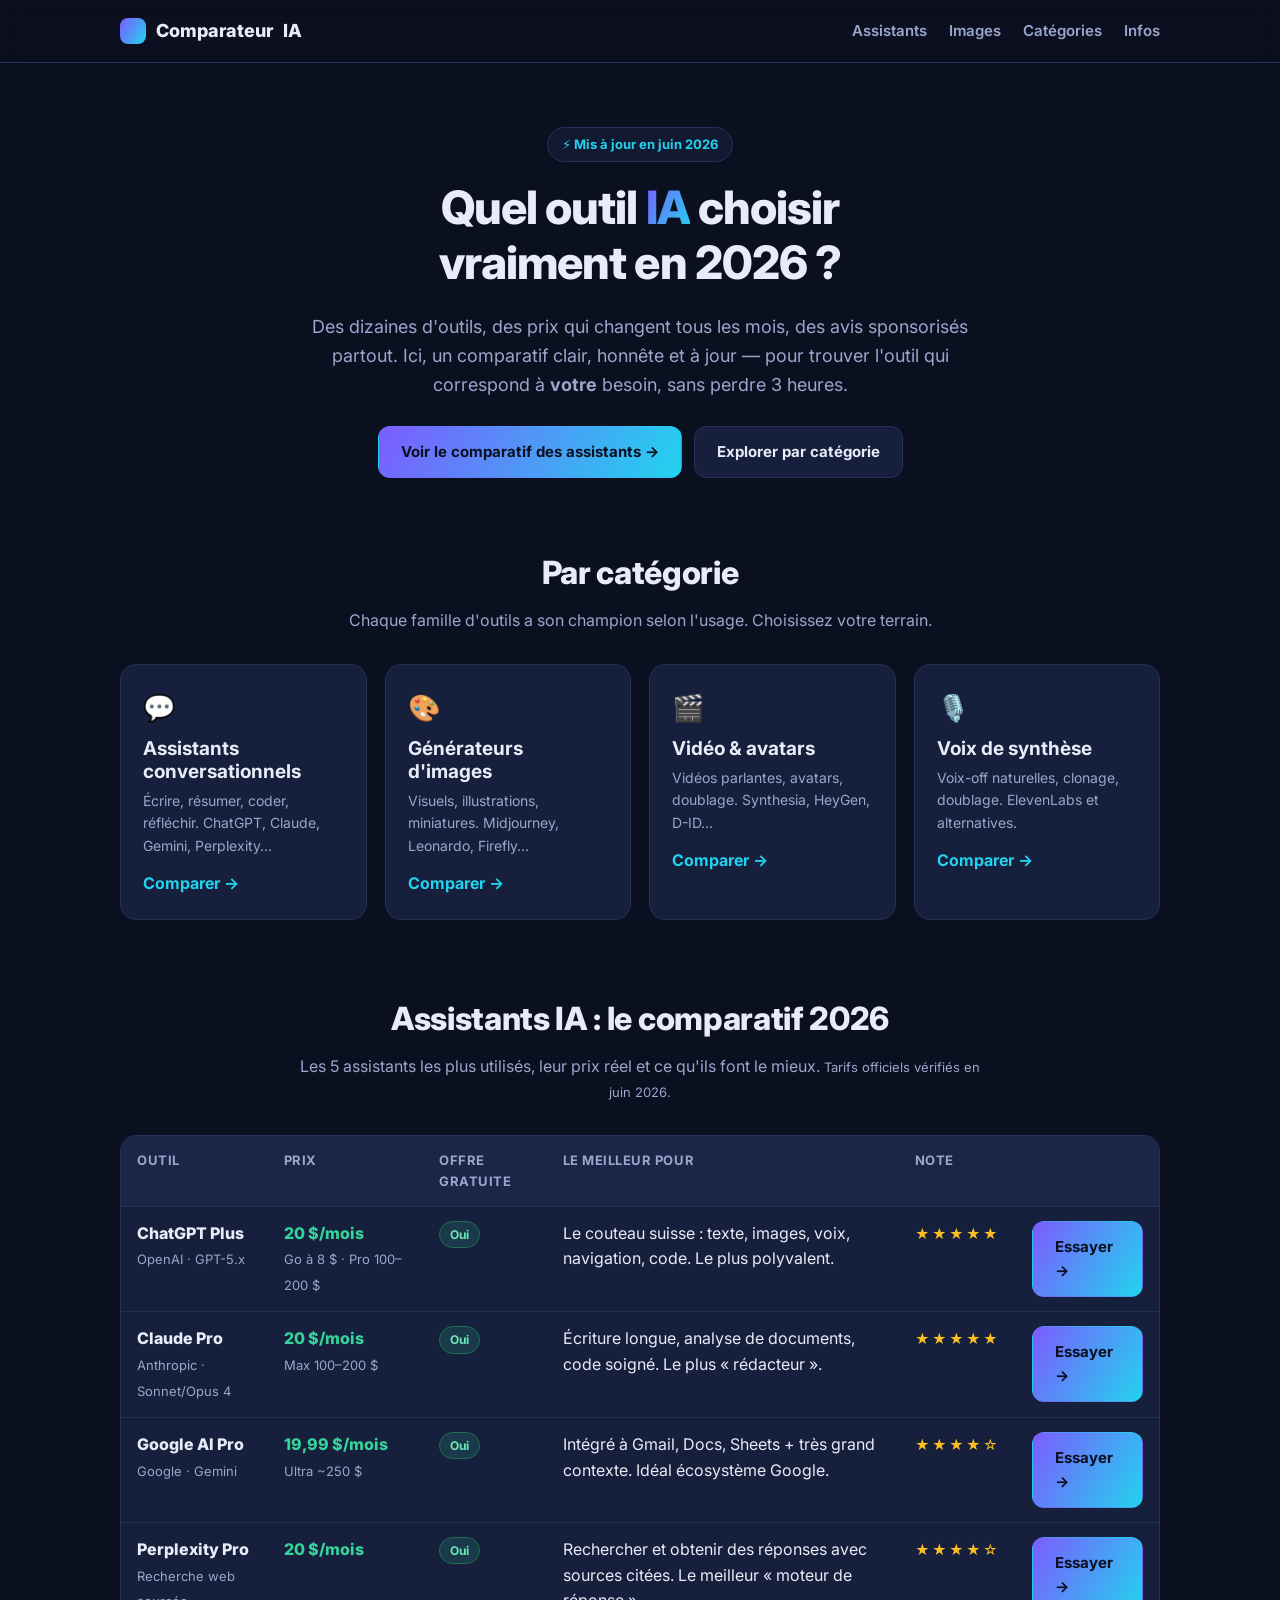
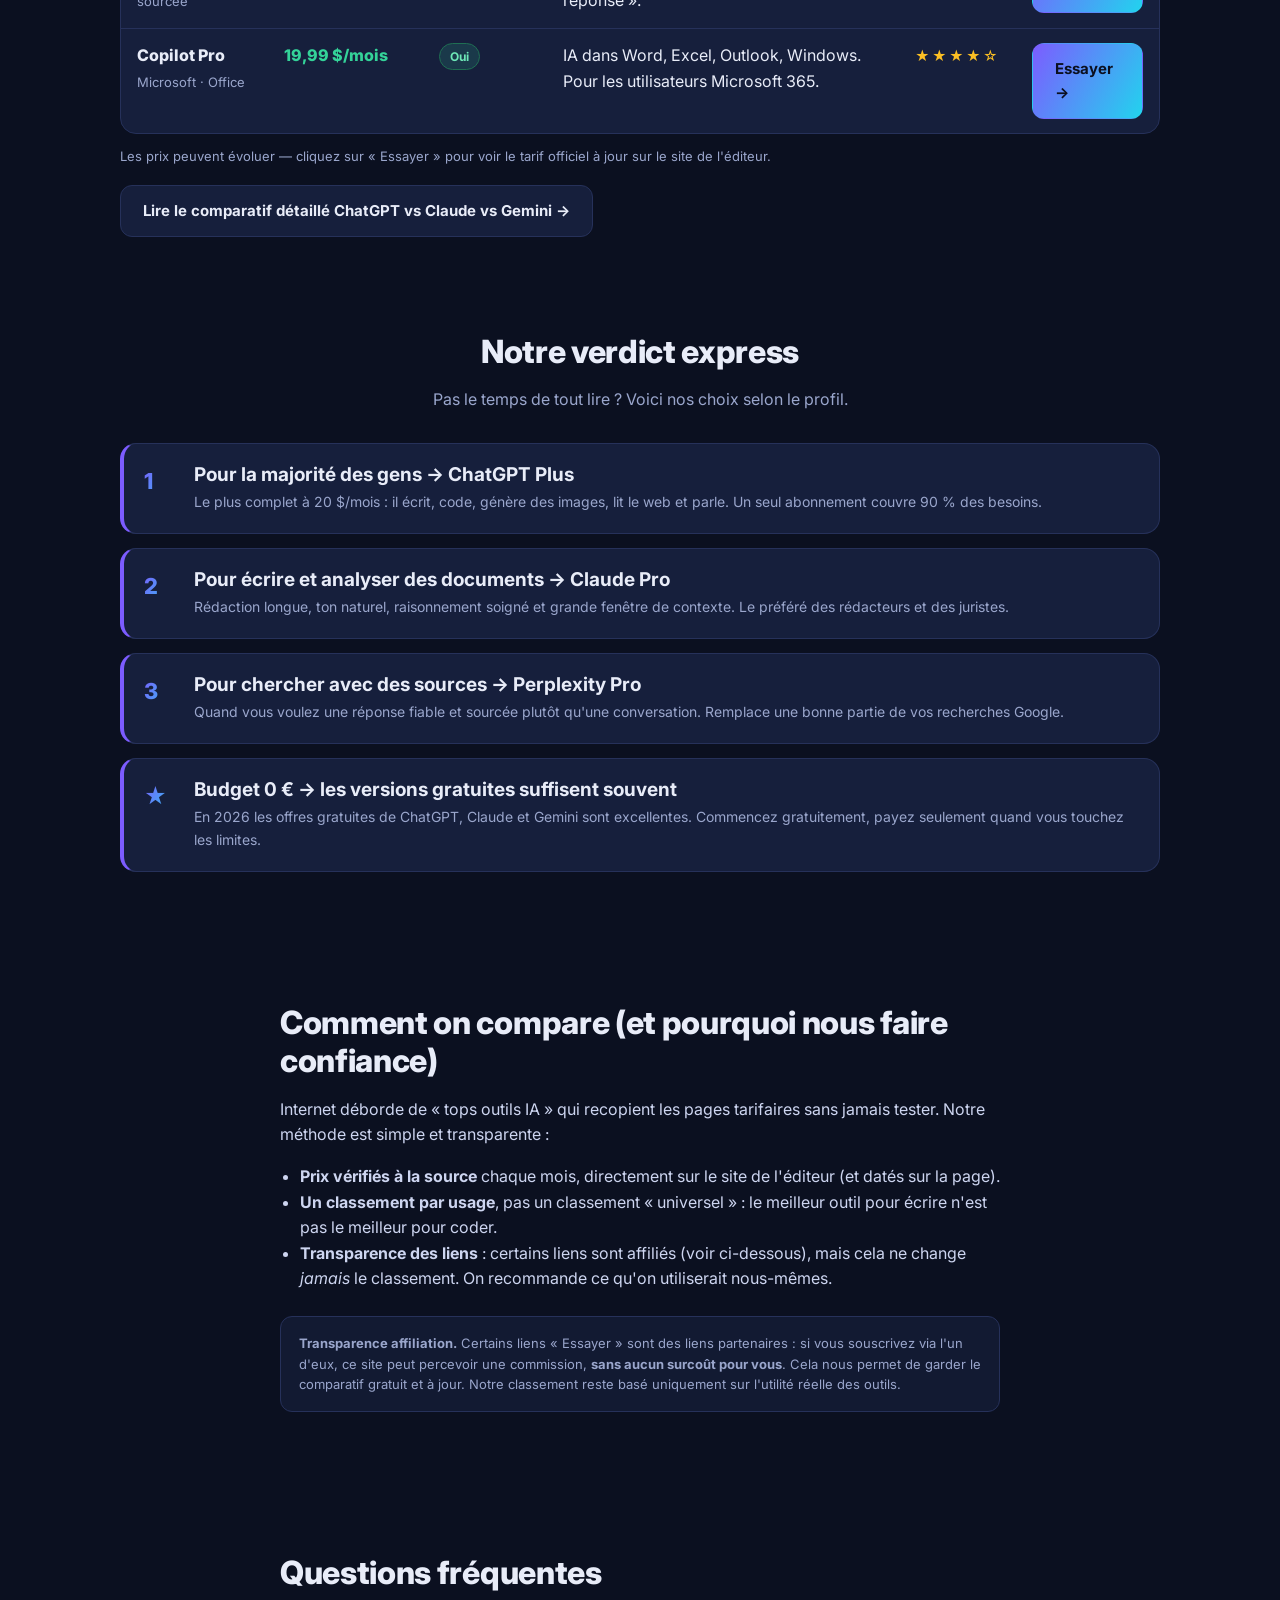
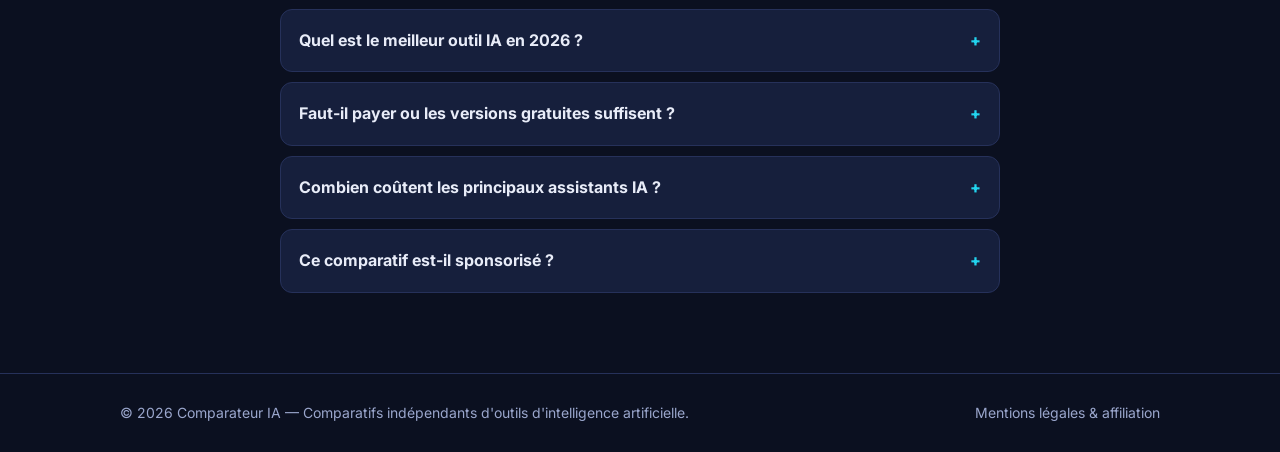
==== index.html @ f37050d4 "Comparateur IA - launch v1 (assistants + images + mentions legales)" ====
<!DOCTYPE html>
<html lang="fr">
<head>
<meta charset="UTF-8">
<meta name="viewport" content="width=device-width, initial-scale=1.0">
<title>Comparateur IA — Les meilleurs outils d'intelligence artificielle en 2026</title>
<meta name="description" content="Comparatif clair et à jour des meilleurs outils IA en 2026 : ChatGPT, Claude, Gemini, Perplexity, Midjourney, Leonardo, Synthesia. Prix, points forts, lequel choisir selon votre besoin.">
<meta name="keywords" content="comparateur IA, meilleurs outils IA 2026, ChatGPT vs Claude vs Gemini, générateur image IA, prix IA">
<meta property="og:title" content="Comparateur IA — Les meilleurs outils d'IA en 2026">
<meta property="og:description" content="Quel outil IA choisir en 2026 ? Comparatif honnête des prix et des forces de chaque outil : assistants, images, vidéo, voix.">
<meta property="og:type" content="website">
<meta property="og:url" content="https://itachiuchiha976.github.io/comparateur-ia/">
<link rel="icon" type="image/svg+xml" href="favicon.svg">
<link rel="preconnect" href="https://fonts.googleapis.com">
<link rel="preconnect" href="https://fonts.gstatic.com" crossorigin>
<link href="https://fonts.googleapis.com/css2?family=Inter:wght@400;600;700;800&display=swap" rel="stylesheet">
<link rel="stylesheet" href="styles.css">
<script type="application/ld+json">
{"@context":"https://schema.org","@type":"WebSite","name":"Comparateur IA","url":"https://itachiuchiha976.github.io/comparateur-ia/","inLanguage":"fr"}
</script>
</head>
<body>

<header class="site-header">
  <div class="container inner">
    <a href="index.html" class="brand"><span class="dot"></span> Comparateur<span class="grad">IA</span></a>
    <nav class="nav">
      <a href="assistants-ia.html">Assistants</a>
      <a href="generateurs-images.html">Images</a>
      <a href="#categories">Catégories</a>
      <a href="mentions-legales.html">Infos</a>
    </nav>
  </div>
</header>

<section class="hero">
  <div class="container">
    <span class="eyebrow">⚡ Mis à jour en juin 2026</span>
    <h1>Quel outil <span class="grad">IA</span> choisir<br>vraiment en 2026 ?</h1>
    <p class="lead">Des dizaines d'outils, des prix qui changent tous les mois, des avis sponsorisés partout. Ici, un comparatif clair, honnête et à jour — pour trouver l'outil qui correspond à <strong>votre</strong> besoin, sans perdre 3 heures.</p>
    <div class="cta-row">
      <a href="#assistants" class="btn btn-primary">Voir le comparatif des assistants →</a>
      <a href="#categories" class="btn btn-ghost">Explorer par catégorie</a>
    </div>
  </div>
</section>

<!-- CATEGORIES -->
<section class="block" id="categories">
  <div class="container">
    <div class="section-head">
      <h2>Par catégorie</h2>
      <p>Chaque famille d'outils a son champion selon l'usage. Choisissez votre terrain.</p>
    </div>
    <div class="cards">
      <div class="card">
        <div class="ic">💬</div>
        <h3>Assistants conversationnels</h3>
        <p>Écrire, résumer, coder, réfléchir. ChatGPT, Claude, Gemini, Perplexity…</p>
        <a class="more" href="#assistants">Comparer →</a>
      </div>
      <div class="card">
        <div class="ic">🎨</div>
        <h3>Générateurs d'images</h3>
        <p>Visuels, illustrations, miniatures. Midjourney, Leonardo, Firefly…</p>
        <a class="more" href="generateurs-images.html">Comparer →</a>
      </div>
      <div class="card">
        <div class="ic">🎬</div>
        <h3>Vidéo & avatars</h3>
        <p>Vidéos parlantes, avatars, doublage. Synthesia, HeyGen, D-ID…</p>
        <a class="more" href="#video">Comparer →</a>
      </div>
      <div class="card">
        <div class="ic">🎙️</div>
        <h3>Voix de synthèse</h3>
        <p>Voix-off naturelles, clonage, doublage. ElevenLabs et alternatives.</p>
        <a class="more" href="#voix">Comparer →</a>
      </div>
    </div>
  </div>
</section>

<!-- ASSISTANTS TABLE -->
<section class="block" id="assistants">
  <div class="container">
    <div class="section-head">
      <h2>Assistants IA : le comparatif 2026</h2>
      <p>Les 5 assistants les plus utilisés, leur prix réel et ce qu'ils font le mieux. <span class="updated">Tarifs officiels vérifiés en juin 2026.</span></p>
    </div>
    <div class="table-wrap">
      <table class="cmp">
        <thead>
          <tr><th>Outil</th><th>Prix</th><th>Offre gratuite</th><th>Le meilleur pour</th><th>Note</th><th></th></tr>
        </thead>
        <tbody>
          <tr>
            <td><span class="tool">ChatGPT Plus</span><br><span class="small muted">OpenAI · GPT-5.x</span></td>
            <td><span class="price">20 $/mois</span><br><span class="small muted">Go à 8 $ · Pro 100–200 $</span></td>
            <td><span class="badge free">Oui</span></td>
            <td>Le couteau suisse : texte, images, voix, navigation, code. Le plus polyvalent.</td>
            <td><span class="stars">★★★★★</span></td>
            <td><a class="btn btn-primary small" href="https://chatgpt.com" target="_blank" rel="sponsored nofollow noopener">Essayer →</a></td>
          </tr>
          <tr>
            <td><span class="tool">Claude Pro</span><br><span class="small muted">Anthropic · Sonnet/Opus 4</span></td>
            <td><span class="price">20 $/mois</span><br><span class="small muted">Max 100–200 $</span></td>
            <td><span class="badge free">Oui</span></td>
            <td>Écriture longue, analyse de documents, code soigné. Le plus « rédacteur ».</td>
            <td><span class="stars">★★★★★</span></td>
            <td><a class="btn btn-primary small" href="https://claude.ai" target="_blank" rel="sponsored nofollow noopener">Essayer →</a></td>
          </tr>
          <tr>
            <td><span class="tool">Google AI Pro</span><br><span class="small muted">Google · Gemini</span></td>
            <td><span class="price">19,99 $/mois</span><br><span class="small muted">Ultra ~250 $</span></td>
            <td><span class="badge free">Oui</span></td>
            <td>Intégré à Gmail, Docs, Sheets + très grand contexte. Idéal écosystème Google.</td>
            <td><span class="stars">★★★★☆</span></td>
            <td><a class="btn btn-primary small" href="https://gemini.google.com" target="_blank" rel="sponsored nofollow noopener">Essayer →</a></td>
          </tr>
          <tr>
            <td><span class="tool">Perplexity Pro</span><br><span class="small muted">Recherche web sourcée</span></td>
            <td><span class="price">20 $/mois</span></td>
            <td><span class="badge free">Oui</span></td>
            <td>Rechercher et obtenir des réponses avec sources citées. Le meilleur « moteur de réponse ».</td>
            <td><span class="stars">★★★★☆</span></td>
            <td><a class="btn btn-primary small" href="https://perplexity.ai" target="_blank" rel="sponsored nofollow noopener">Essayer →</a></td>
          </tr>
          <tr>
            <td><span class="tool">Copilot Pro</span><br><span class="small muted">Microsoft · Office</span></td>
            <td><span class="price">19,99 $/mois</span></td>
            <td><span class="badge free">Oui</span></td>
            <td>IA dans Word, Excel, Outlook, Windows. Pour les utilisateurs Microsoft 365.</td>
            <td><span class="stars">★★★★☆</span></td>
            <td><a class="btn btn-primary small" href="https://copilot.microsoft.com" target="_blank" rel="sponsored nofollow noopener">Essayer →</a></td>
          </tr>
        </tbody>
      </table>
    </div>
    <p class="small muted" style="margin-top:12px">Les prix peuvent évoluer — cliquez sur « Essayer » pour voir le tarif officiel à jour sur le site de l'éditeur.</p>
    <p style="margin-top:18px"><a href="assistants-ia.html" class="btn btn-ghost">Lire le comparatif détaillé ChatGPT vs Claude vs Gemini →</a></p>
  </div>
</section>

<!-- VERDICT -->
<section class="block">
  <div class="container">
    <div class="section-head"><h2>Notre verdict express</h2><p>Pas le temps de tout lire ? Voici nos choix selon le profil.</p></div>
    <div class="pick"><div class="rank">1</div><div><h3>Pour la majorité des gens → ChatGPT Plus</h3><p>Le plus complet à 20 $/mois : il écrit, code, génère des images, lit le web et parle. Un seul abonnement couvre 90 % des besoins.</p></div></div>
    <div class="pick"><div class="rank">2</div><div><h3>Pour écrire et analyser des documents → Claude Pro</h3><p>Rédaction longue, ton naturel, raisonnement soigné et grande fenêtre de contexte. Le préféré des rédacteurs et des juristes.</p></div></div>
    <div class="pick"><div class="rank">3</div><div><h3>Pour chercher avec des sources → Perplexity Pro</h3><p>Quand vous voulez une réponse fiable et sourcée plutôt qu'une conversation. Remplace une bonne partie de vos recherches Google.</p></div></div>
    <div class="pick"><div class="rank">★</div><div><h3>Budget 0 € → les versions gratuites suffisent souvent</h3><p>En 2026 les offres gratuites de ChatGPT, Claude et Gemini sont excellentes. Commencez gratuitement, payez seulement quand vous touchez les limites.</p></div></div>
  </div>
</section>

<!-- METHODOLOGY -->
<section class="block">
  <div class="container prose">
    <h2>Comment on compare (et pourquoi nous faire confiance)</h2>
    <p>Internet déborde de « tops outils IA » qui recopient les pages tarifaires sans jamais tester. Notre méthode est simple et transparente :</p>
    <ul>
      <li><strong>Prix vérifiés à la source</strong> chaque mois, directement sur le site de l'éditeur (et datés sur la page).</li>
      <li><strong>Un classement par usage</strong>, pas un classement « universel » : le meilleur outil pour écrire n'est pas le meilleur pour coder.</li>
      <li><strong>Transparence des liens</strong> : certains liens sont affiliés (voir ci-dessous), mais cela ne change <em>jamais</em> le classement. On recommande ce qu'on utiliserait nous-mêmes.</li>
    </ul>
    <div class="disclosure">
      <strong>Transparence affiliation.</strong> Certains liens « Essayer » sont des liens partenaires : si vous souscrivez via l'un d'eux, ce site peut percevoir une commission, <strong>sans aucun surcoût pour vous</strong>. Cela nous permet de garder le comparatif gratuit et à jour. Notre classement reste basé uniquement sur l'utilité réelle des outils.
    </div>
  </div>
</section>

<!-- FAQ -->
<section class="block">
  <div class="container prose faq">
    <h2>Questions fréquentes</h2>
    <details><summary>Quel est le meilleur outil IA en 2026 ?</summary><p>Il n'y en a pas un seul « meilleur ». Pour un usage généraliste, ChatGPT Plus est le choix le plus sûr. Pour l'écriture et l'analyse de documents, Claude Pro. Pour la recherche sourcée, Perplexity. Notre comparatif vous oriente selon votre besoin précis.</p></details>
    <details><summary>Faut-il payer ou les versions gratuites suffisent ?</summary><p>Pour découvrir, les offres gratuites de ChatGPT, Claude et Gemini sont très bonnes en 2026. On recommande de commencer gratuitement et de passer au payant (≈ 20 $/mois) seulement quand vous atteignez les limites d'usage.</p></details>
    <details><summary>Combien coûtent les principaux assistants IA ?</summary><p>Les tarifs grand public ont convergé autour de 20 $/mois : ChatGPT Plus (20 $), Claude Pro (20 $), Google AI Pro (19,99 $), Perplexity Pro (20 $), Copilot Pro (19,99 $). Des paliers « power user » existent (100–250 $/mois) pour les usages intensifs.</p></details>
    <details><summary>Ce comparatif est-il sponsorisé ?</summary><p>Non. Certains liens sont affiliés (on touche une commission si vous souscrivez), mais le classement n'est jamais influencé par cela. On vous le dit clairement dans chaque section.</p></details>
  </div>
</section>

<footer>
  <div class="container inner">
    <div>© 2026 Comparateur IA — Comparatifs indépendants d'outils d'intelligence artificielle.</div>
    <div><a href="mentions-legales.html">Mentions légales & affiliation</a></div>
  </div>
</footer>

</body>
</html>
---- styles.css ----
/* Comparateur IA — design system */
:root{
  --bg:#0b1020; --bg-soft:#121a32; --card:#161f3c; --card-2:#1b2548;
  --line:#26315a; --txt:#e8ecf8; --muted:#9aa6cc; --muted-2:#7b86b8;
  --brand:#7c5cff; --brand-2:#22d3ee; --good:#34d399; --warn:#fbbf24; --bad:#fb7185;
  --grad:linear-gradient(120deg,#7c5cff 0%,#22d3ee 100%);
  --radius:16px; --shadow:0 10px 30px rgba(0,0,0,.35);
  --maxw:1080px;
}
*{box-sizing:border-box}
html{scroll-behavior:smooth}
body{
  margin:0;background:radial-gradient(1200px 600px at 80% -10%,#1a2348 0,transparent 60%),var(--bg);
  color:var(--txt);font-family:'Inter',system-ui,-apple-system,Segoe UI,Roboto,Helvetica,Arial,sans-serif;
  line-height:1.6;-webkit-font-smoothing:antialiased;
}
a{color:var(--brand-2);text-decoration:none}
a:hover{text-decoration:underline}
.container{max-width:var(--maxw);margin:0 auto;padding:0 20px}
h1,h2,h3{line-height:1.2;margin:0 0 .5em}
h1{font-size:clamp(28px,5vw,46px);font-weight:800;letter-spacing:-.02em}
h2{font-size:clamp(22px,3.5vw,32px);font-weight:800;letter-spacing:-.01em;margin-top:0}
h3{font-size:19px;font-weight:700}
.muted{color:var(--muted)}
.small{font-size:13px}

/* Header */
.site-header{position:sticky;top:0;z-index:50;background:rgba(11,16,32,.82);backdrop-filter:blur(10px);border-bottom:1px solid var(--line)}
.site-header .inner{display:flex;align-items:center;justify-content:space-between;height:62px}
.brand{display:flex;align-items:center;gap:10px;font-weight:800;font-size:18px;color:var(--txt)}
.brand:hover{text-decoration:none}
.brand .dot{width:26px;height:26px;border-radius:8px;background:var(--grad);display:inline-block}
.nav{display:flex;gap:22px}
.nav a{color:var(--muted);font-weight:600;font-size:15px}
.nav a:hover{color:var(--txt);text-decoration:none}
@media(max-width:640px){.nav{gap:14px;font-size:13px}.nav a{font-size:13px}}

/* Hero */
.hero{padding:64px 0 36px;text-align:center}
.hero .eyebrow{display:inline-block;padding:6px 14px;border:1px solid var(--line);border-radius:999px;color:var(--brand-2);font-weight:700;font-size:13px;margin-bottom:18px;background:var(--bg-soft)}
.hero p.lead{font-size:18px;color:var(--muted);max-width:680px;margin:14px auto 26px}
.hero .grad{background:var(--grad);-webkit-background-clip:text;background-clip:text;color:transparent}
.cta-row{display:flex;gap:12px;justify-content:center;flex-wrap:wrap}
.btn{display:inline-flex;align-items:center;gap:8px;padding:13px 22px;border-radius:12px;font-weight:700;font-size:15px;cursor:pointer;border:1px solid transparent;transition:.15s}
.btn-primary{background:var(--grad);color:#0b1020}
.btn-primary:hover{filter:brightness(1.08);text-decoration:none}
.btn-ghost{background:var(--card);color:var(--txt);border-color:var(--line)}
.btn-ghost:hover{background:var(--card-2);text-decoration:none}

/* Sections */
section.block{padding:40px 0}
.section-head{text-align:center;max-width:680px;margin:0 auto 30px}
.section-head p{color:var(--muted);margin:0}

/* Category cards */
.cards{display:grid;grid-template-columns:repeat(auto-fit,minmax(240px,1fr));gap:18px}
.card{background:var(--card);border:1px solid var(--line);border-radius:var(--radius);padding:22px;transition:.18s}
.card:hover{transform:translateY(-3px);border-color:#3a4a86}
.card .ic{font-size:26px;margin-bottom:10px}
.card h3{margin-bottom:6px}
.card p{color:var(--muted);font-size:14px;margin:0 0 14px}
.card a.more{font-weight:700}

/* Comparison table */
.table-wrap{overflow-x:auto;border:1px solid var(--line);border-radius:var(--radius);background:var(--card)}
table.cmp{width:100%;border-collapse:collapse;min-width:680px}
table.cmp th,table.cmp td{padding:14px 16px;text-align:left;border-bottom:1px solid var(--line);vertical-align:top}
table.cmp thead th{background:var(--card-2);font-size:13px;text-transform:uppercase;letter-spacing:.04em;color:var(--muted)}
table.cmp tbody tr:last-child td{border-bottom:none}
table.cmp .tool{font-weight:800;font-size:16px;color:var(--txt)}
table.cmp .price{font-weight:800;color:var(--good);white-space:nowrap}
.badge{display:inline-block;padding:3px 10px;border-radius:999px;font-size:12px;font-weight:700;border:1px solid var(--line)}
.badge.best{background:rgba(124,92,255,.16);color:#c4b5fd;border-color:#4c3fa6}
.badge.free{background:rgba(52,211,153,.14);color:#6ee7b7;border-color:#1f6f53}
.stars{color:var(--warn);letter-spacing:2px;font-size:14px}

/* Pick / verdict */
.pick{display:flex;gap:16px;align-items:flex-start;background:var(--card);border:1px solid var(--line);border-left:4px solid var(--brand);border-radius:var(--radius);padding:20px;margin:14px 0}
.pick .rank{font-weight:800;font-size:22px;background:var(--grad);-webkit-background-clip:text;background-clip:text;color:transparent;min-width:34px}
.pick h3{margin:0 0 4px}
.pick p{margin:0;color:var(--muted);font-size:14px}

/* FAQ */
.faq details{background:var(--card);border:1px solid var(--line);border-radius:12px;padding:6px 18px;margin-bottom:10px}
.faq summary{cursor:pointer;font-weight:700;padding:12px 0;list-style:none}
.faq summary::-webkit-details-marker{display:none}
.faq summary::after{content:"+";float:right;color:var(--brand-2);font-weight:800}
.faq details[open] summary::after{content:"–"}
.faq details p{color:var(--muted);margin:0 0 14px}

/* Disclosure / footer */
.disclosure{background:var(--bg-soft);border:1px solid var(--line);border-radius:12px;padding:16px 18px;font-size:13px;color:var(--muted);margin:24px 0}
footer{border-top:1px solid var(--line);margin-top:30px;padding:28px 0;color:var(--muted);font-size:14px}
footer .inner{display:flex;justify-content:space-between;gap:16px;flex-wrap:wrap}
footer a{color:var(--muted)}
footer a:hover{color:var(--txt)}

/* Prose for article pages */
.prose{max-width:760px;margin:0 auto}
.prose p,.prose li{color:#cdd5f0}
.prose h2{margin-top:38px}
.prose ul{padding-left:20px}
.tag{display:inline-block;background:var(--card);border:1px solid var(--line);border-radius:999px;padding:4px 12px;font-size:12px;color:var(--muted);margin:0 6px 6px 0}
.updated{font-size:13px;color:var(--muted-2);color:var(--muted)}
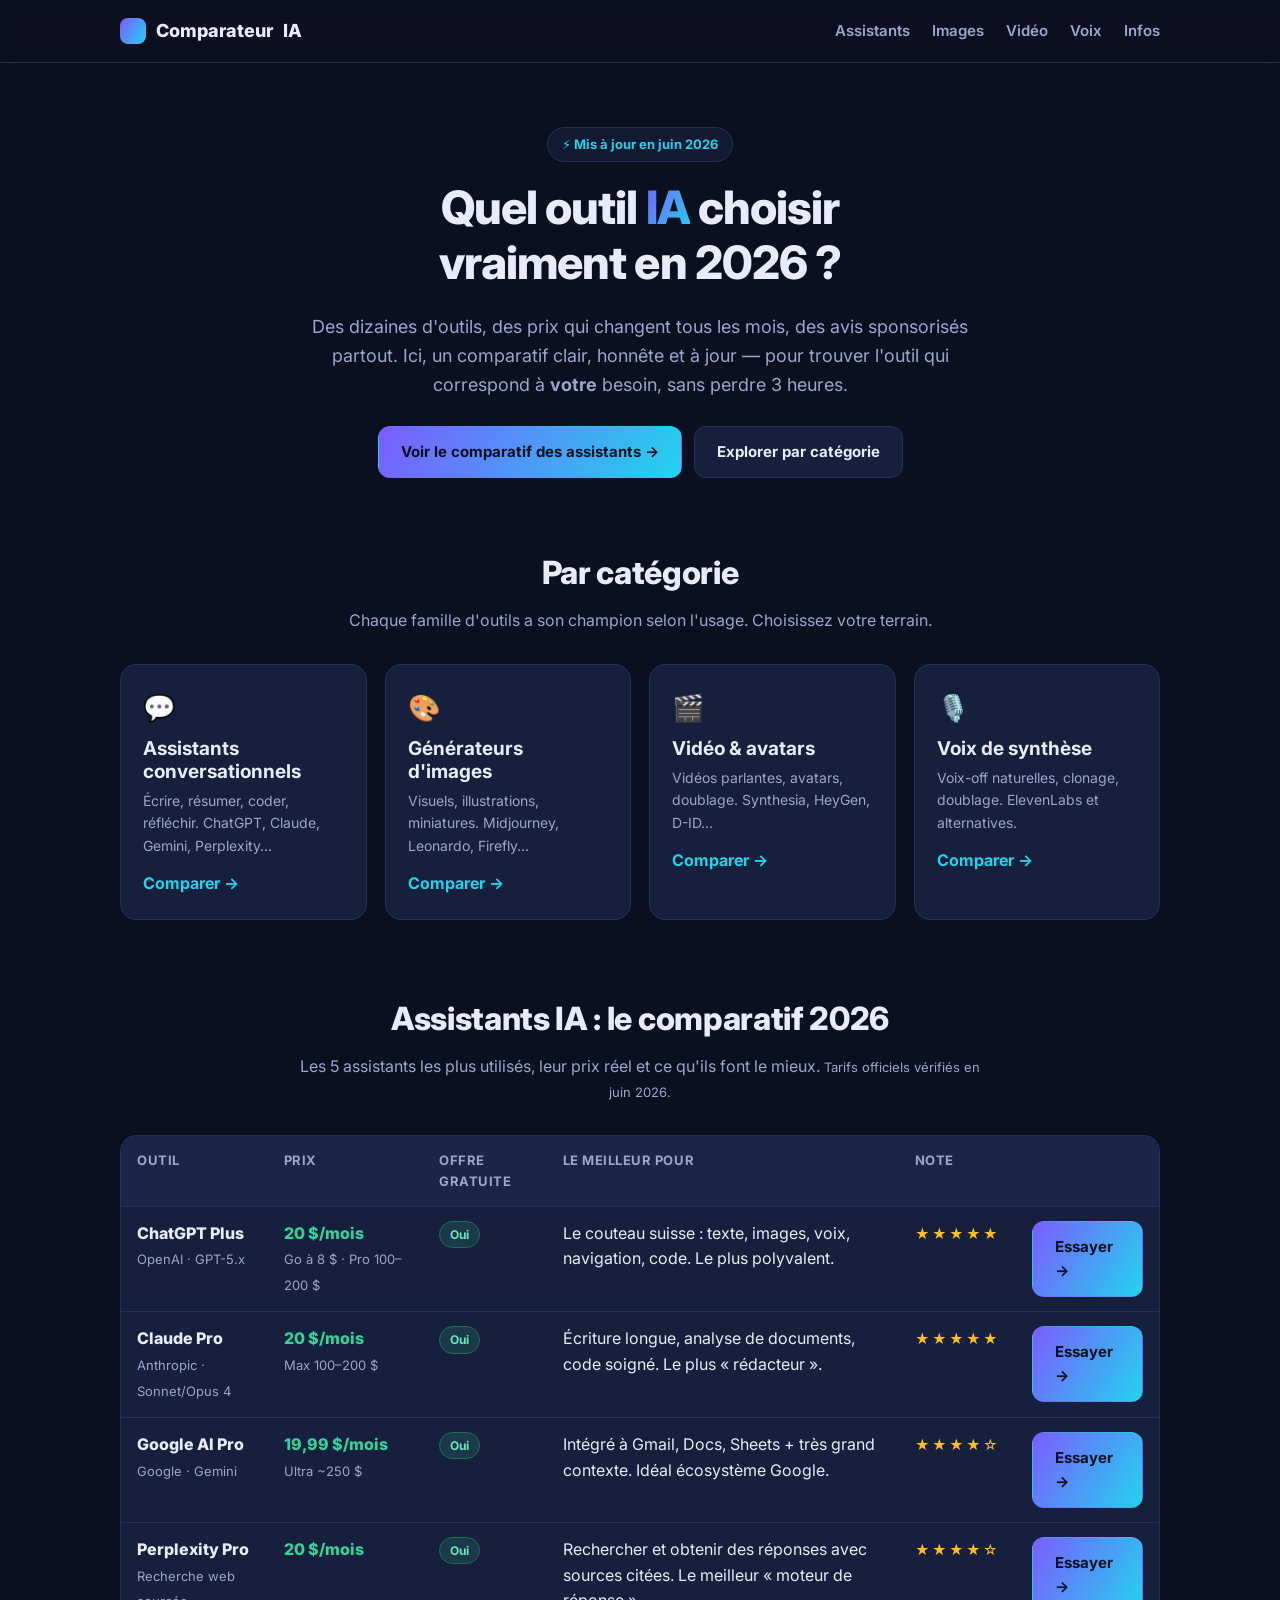
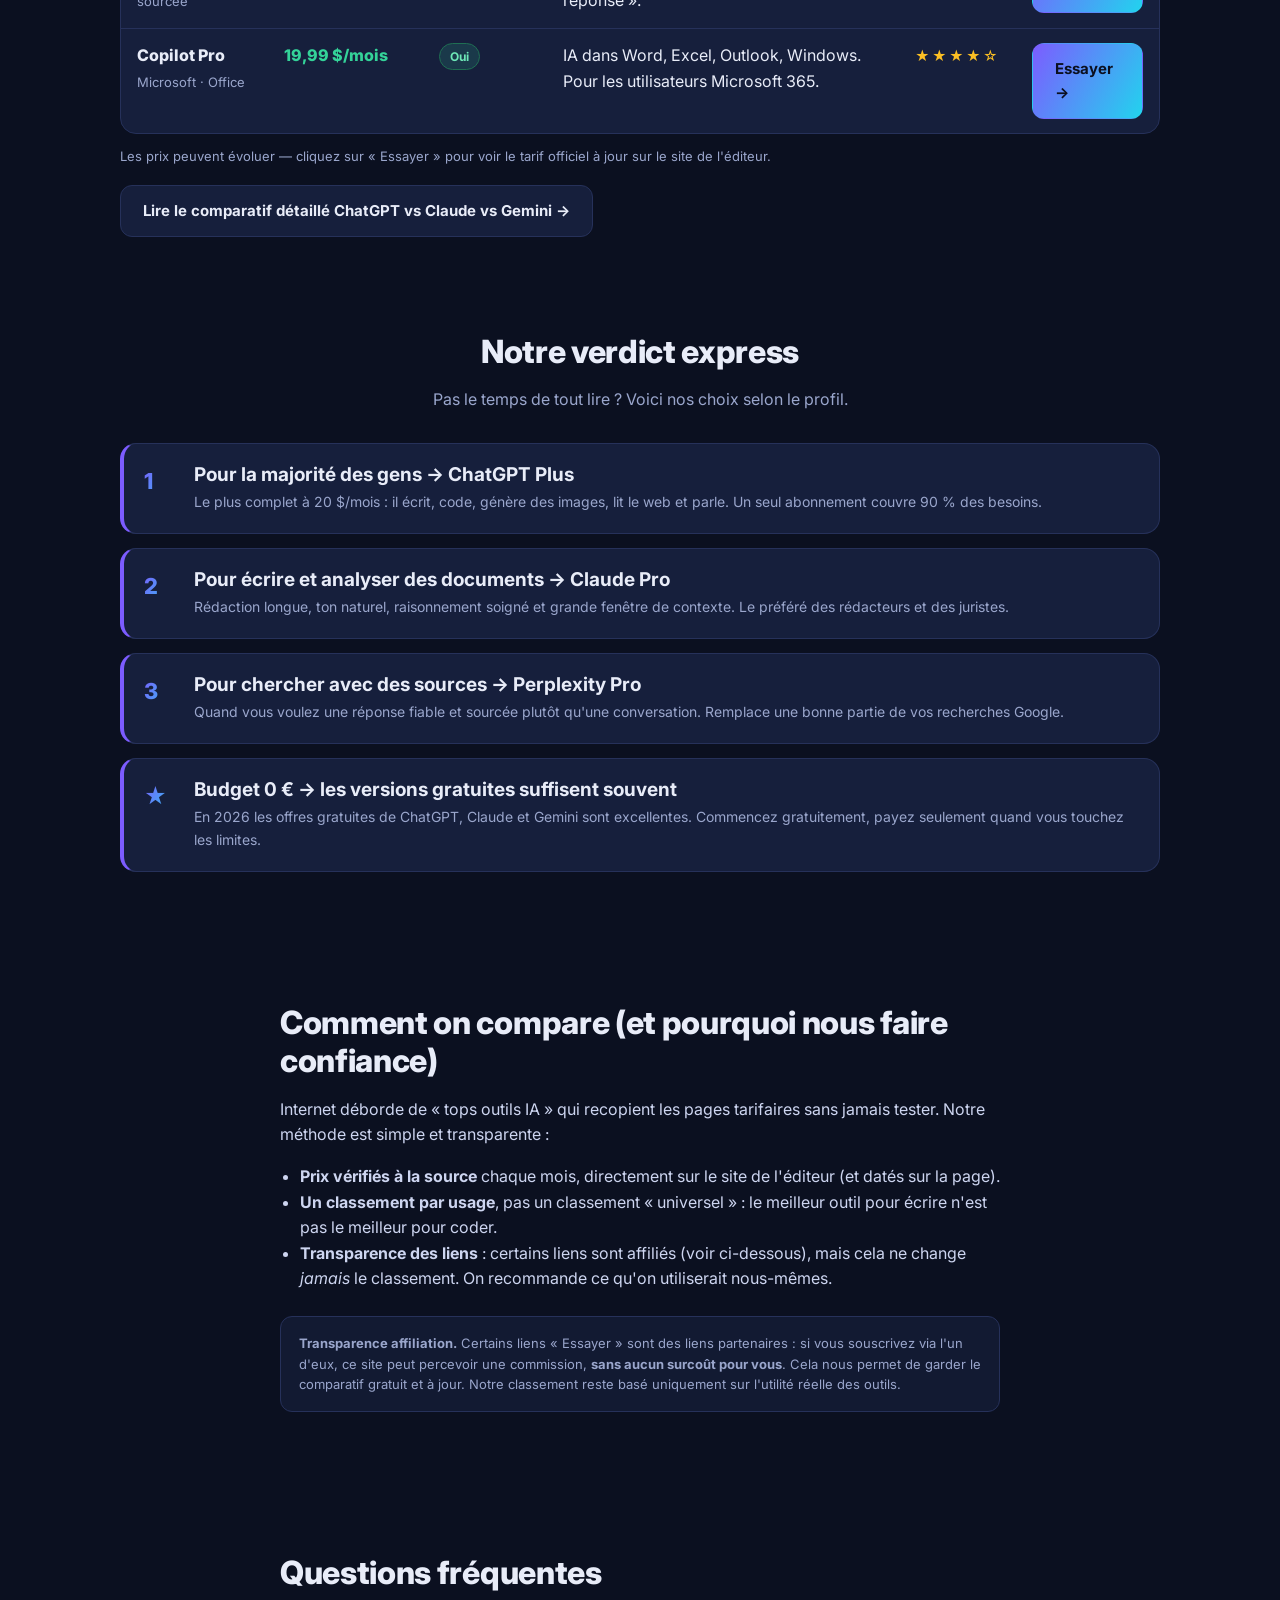
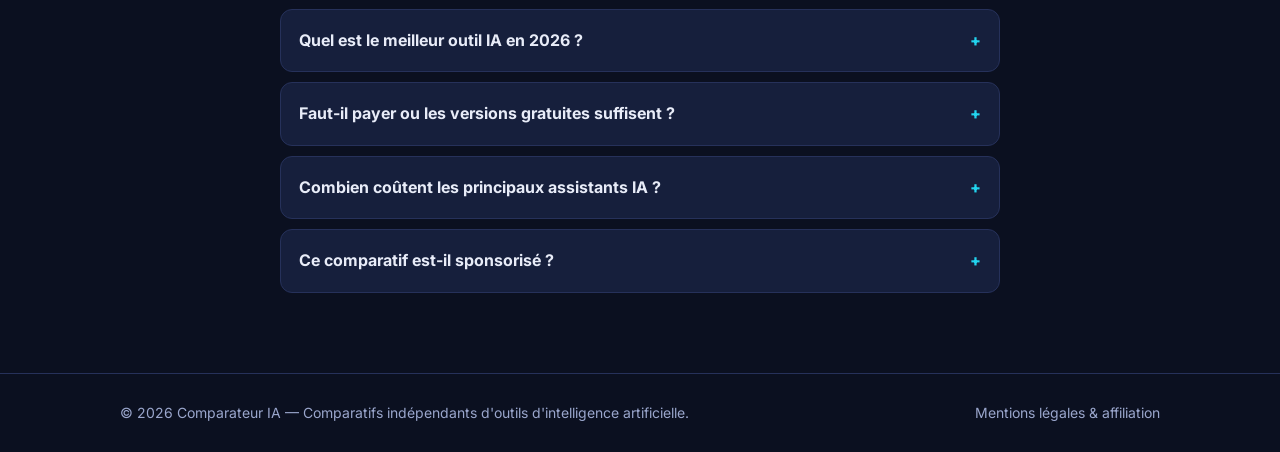
==== commit 27914af0: "Ajout pages Video & avatars + Voix de synthese (affilie, prix verifies juin 2026)" ====
--- a/index.html
+++ b/index.html
@@ -27,7 +27,8 @@
     <nav class="nav">
       <a href="assistants-ia.html">Assistants</a>
       <a href="generateurs-images.html">Images</a>
-      <a href="#categories">Catégories</a>
+      <a href="video-avatars.html">Vidéo</a>
+      <a href="voix-synthese.html">Voix</a>
       <a href="mentions-legales.html">Infos</a>
     </nav>
   </div>
@@ -69,13 +70,13 @@
         <div class="ic">🎬</div>
         <h3>Vidéo & avatars</h3>
         <p>Vidéos parlantes, avatars, doublage. Synthesia, HeyGen, D-ID…</p>
-        <a class="more" href="#video">Comparer →</a>
+        <a class="more" href="video-avatars.html">Comparer →</a>
       </div>
       <div class="card">
         <div class="ic">🎙️</div>
         <h3>Voix de synthèse</h3>
         <p>Voix-off naturelles, clonage, doublage. ElevenLabs et alternatives.</p>
-        <a class="more" href="#voix">Comparer →</a>
+        <a class="more" href="voix-synthese.html">Comparer →</a>
       </div>
     </div>
   </div>
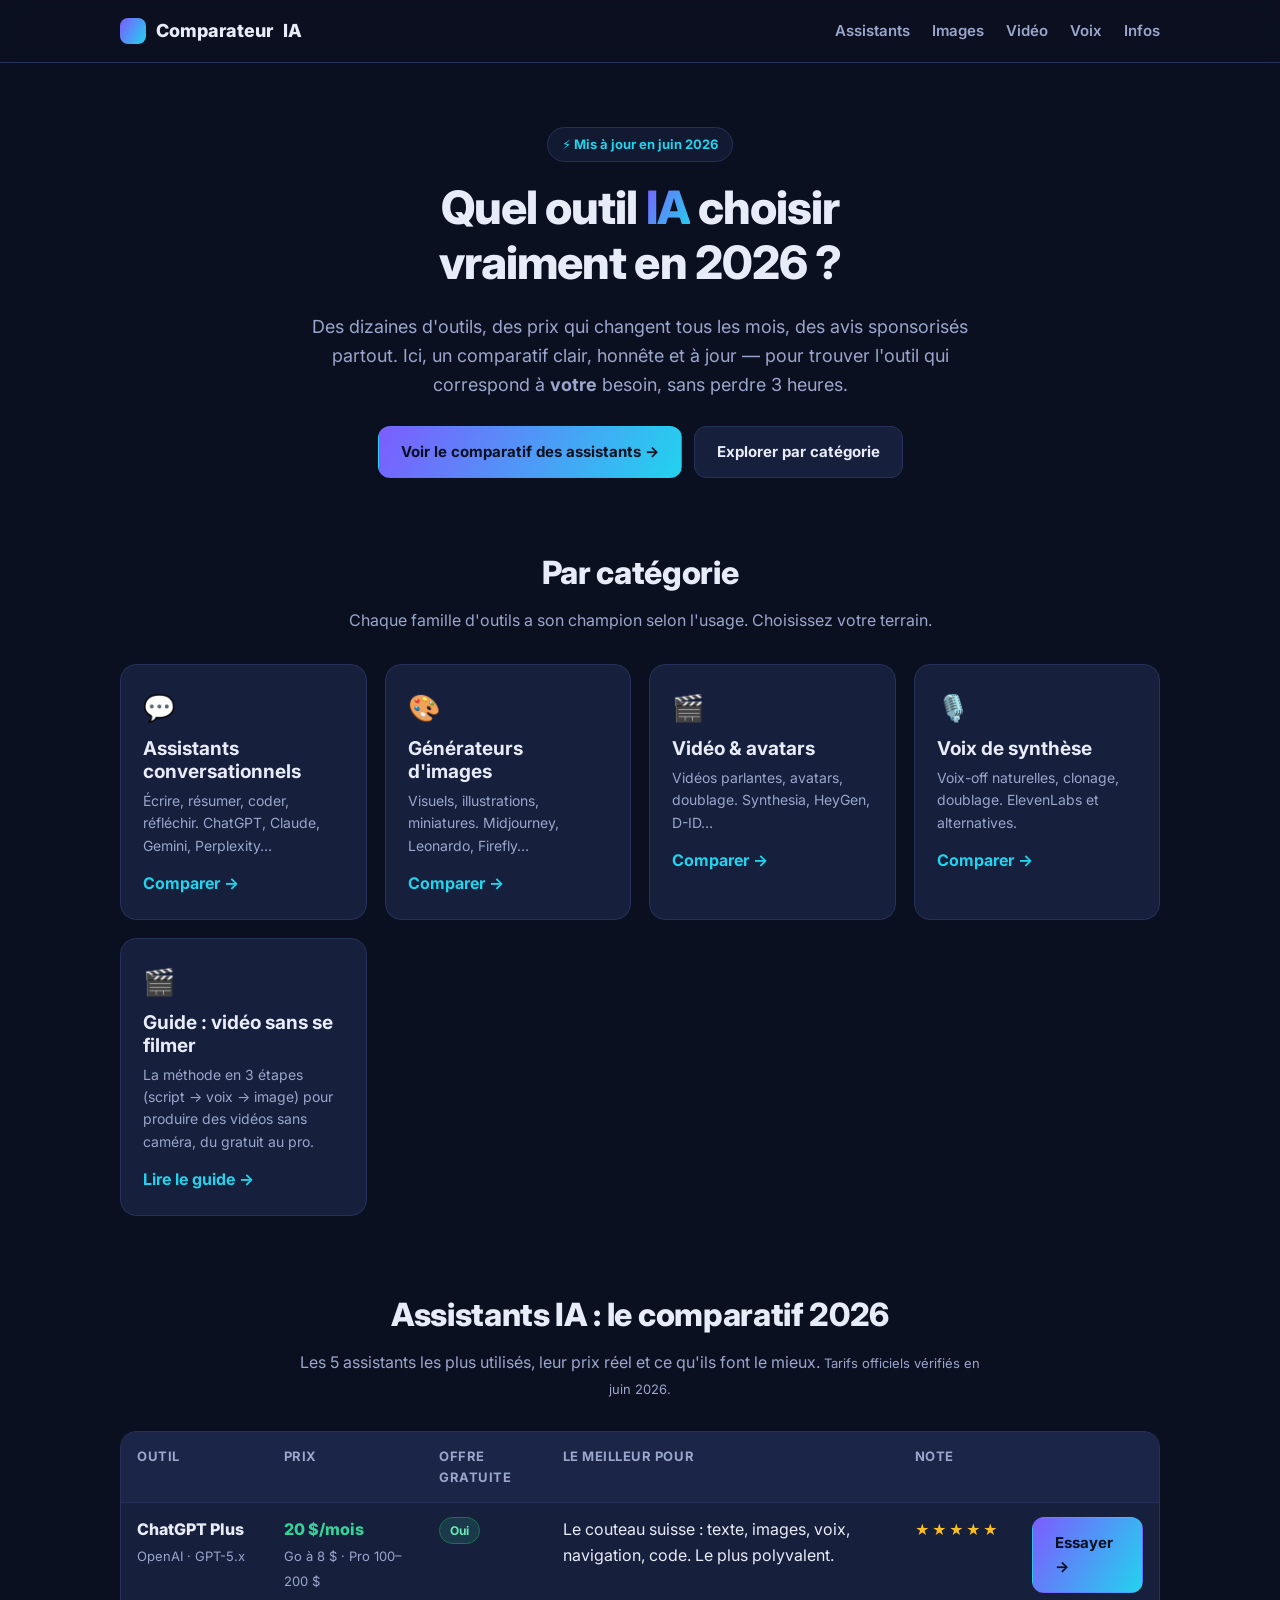
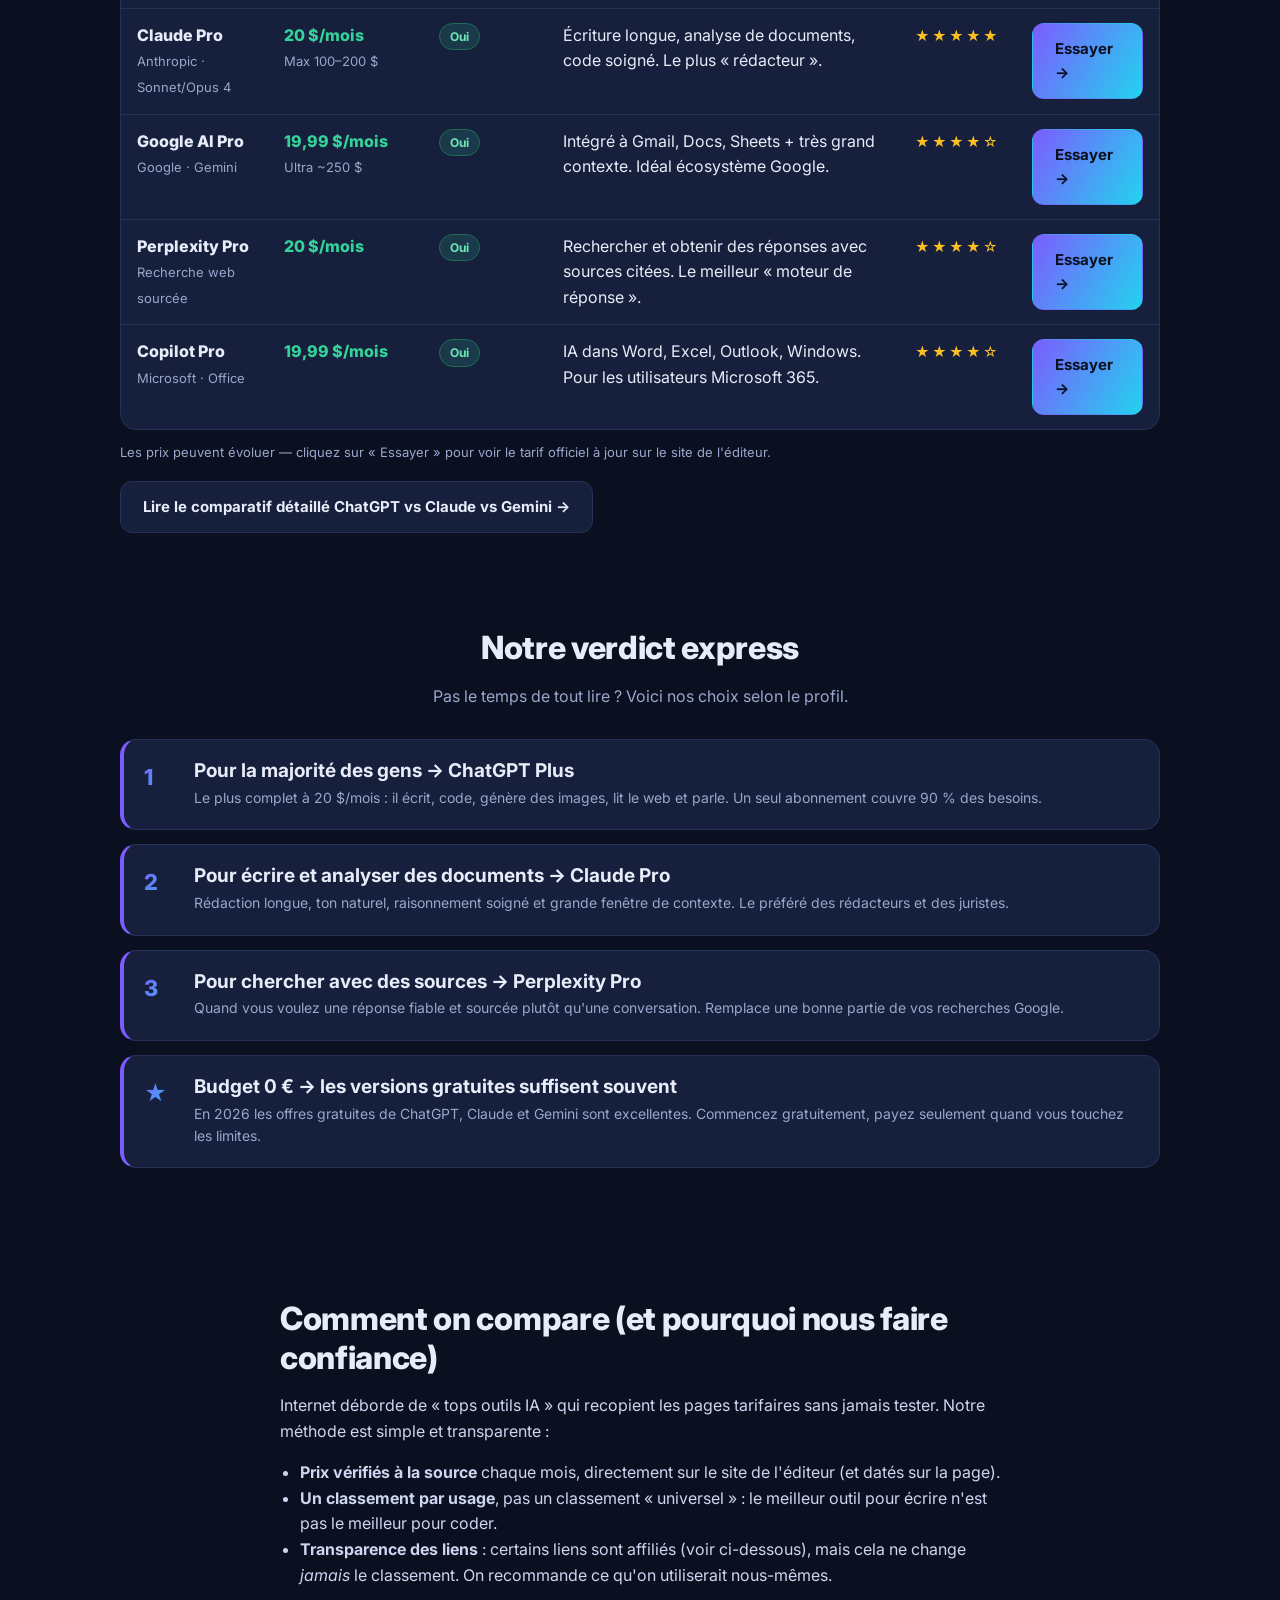
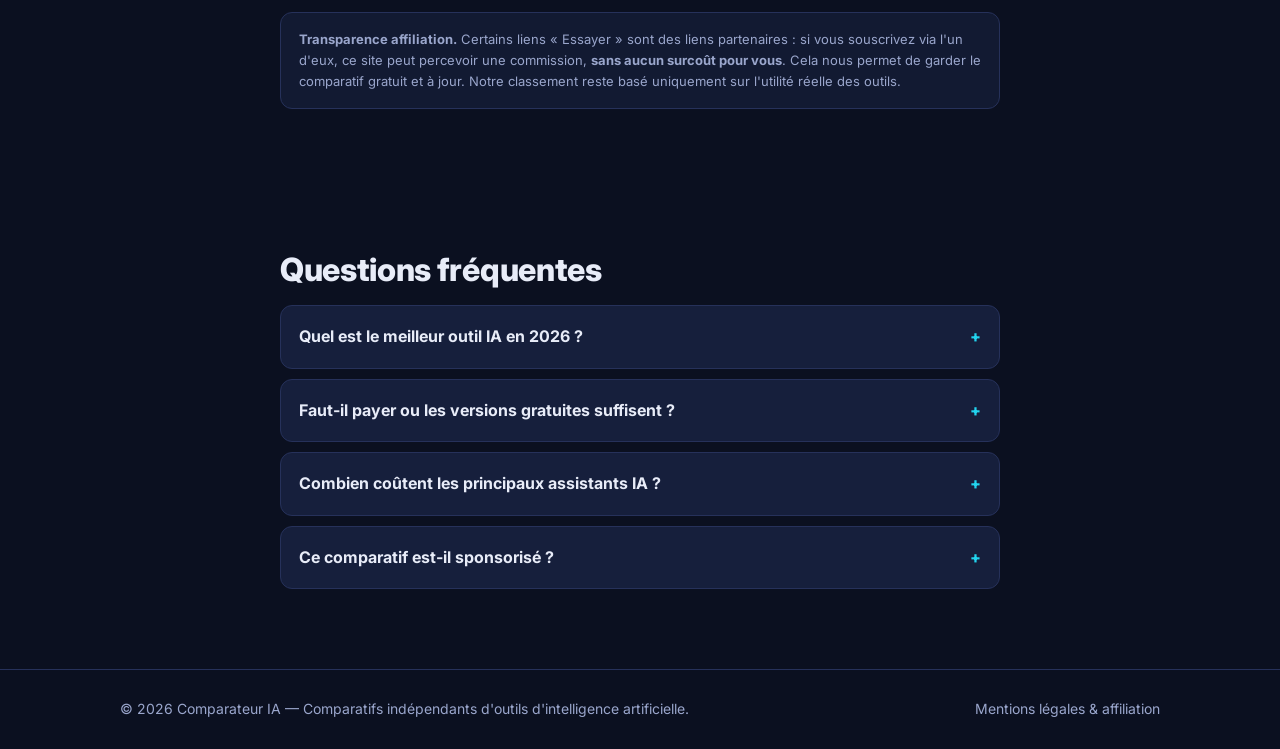
==== commit ef7be31f: "Nouvelle page SEO: creer une video IA sans se filmer (liens affilies ElevenLabs+Synthesia) + liens i" ====
--- a/index.html
+++ b/index.html
@@ -77,6 +77,12 @@
         <h3>Voix de synthèse</h3>
         <p>Voix-off naturelles, clonage, doublage. ElevenLabs et alternatives.</p>
         <a class="more" href="voix-synthese.html">Comparer →</a>
+      </div>
+      <div class="card">
+        <div class="ic">🎬</div>
+        <h3>Guide : vidéo sans se filmer</h3>
+        <p>La méthode en 3 étapes (script → voix → image) pour produire des vidéos sans caméra, du gratuit au pro.</p>
+        <a class="more" href="creer-video-ia-sans-filmer.html">Lire le guide →</a>
       </div>
     </div>
   </div>
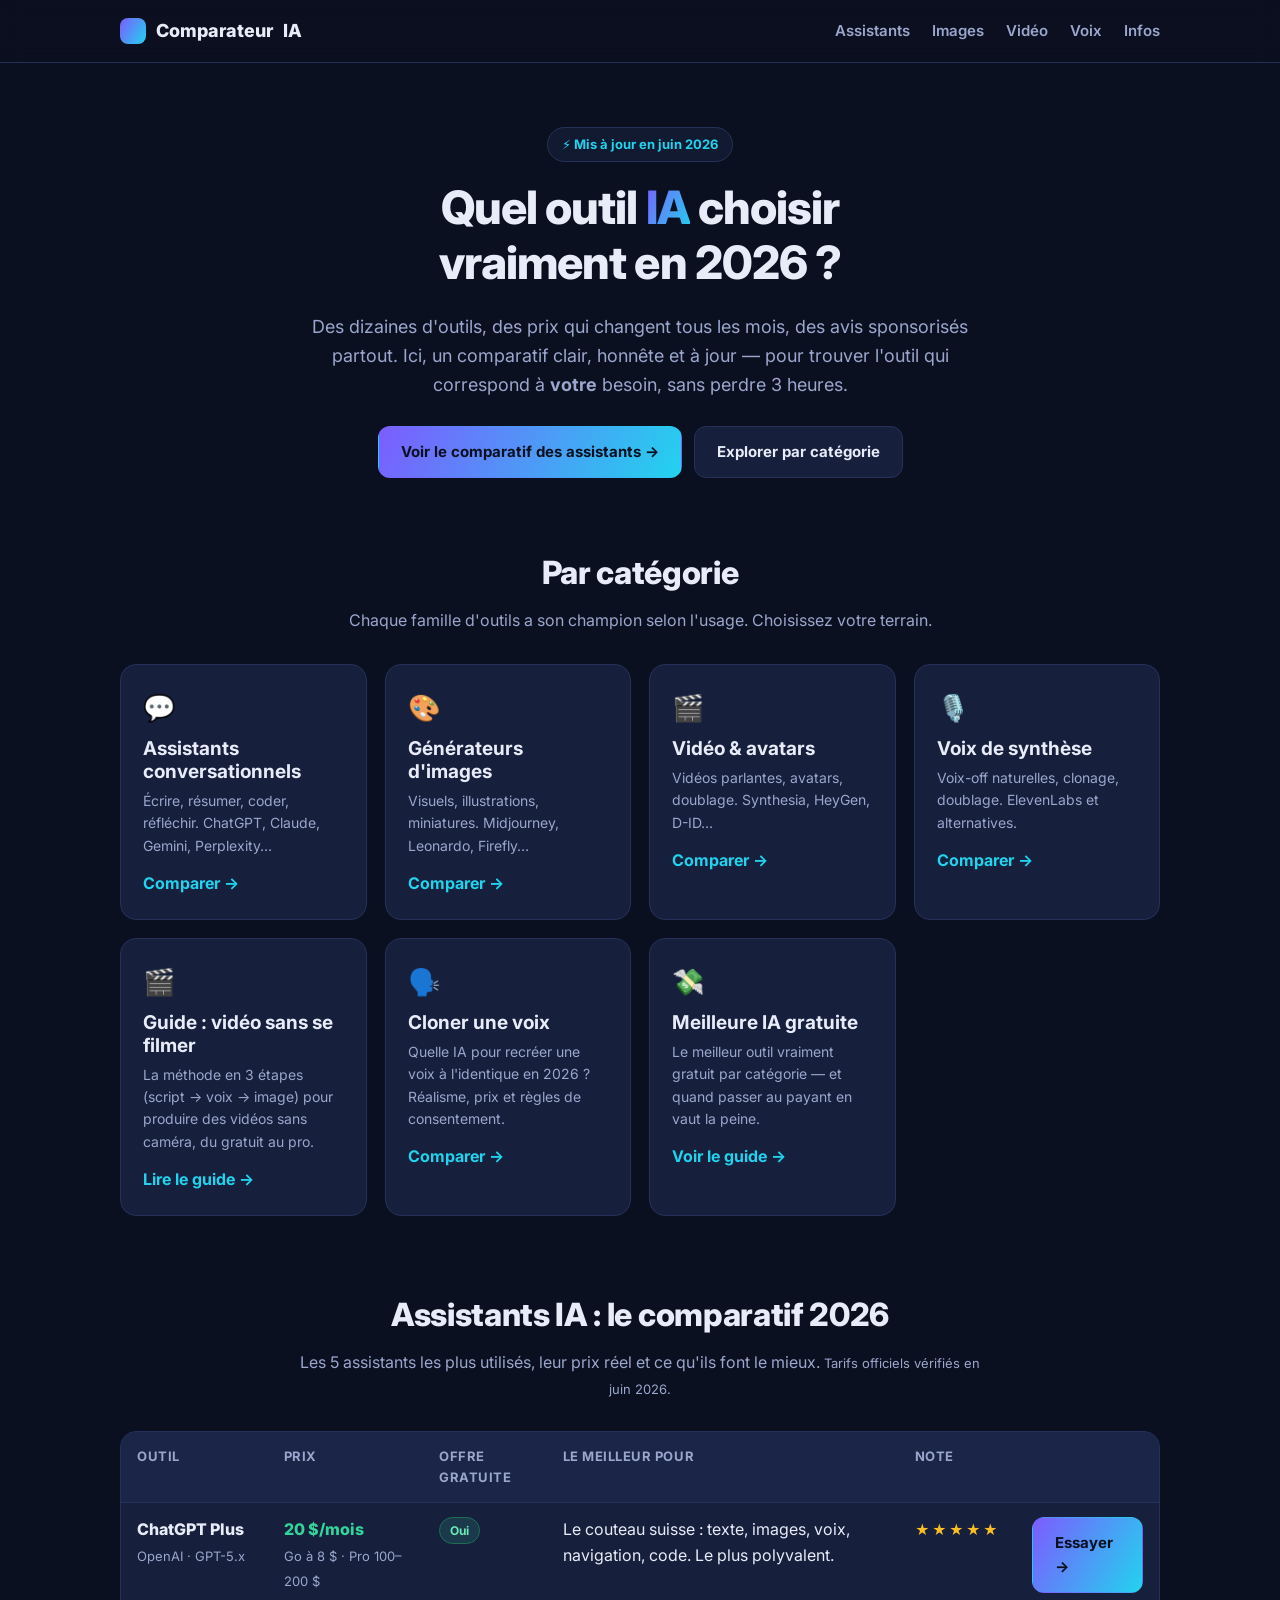
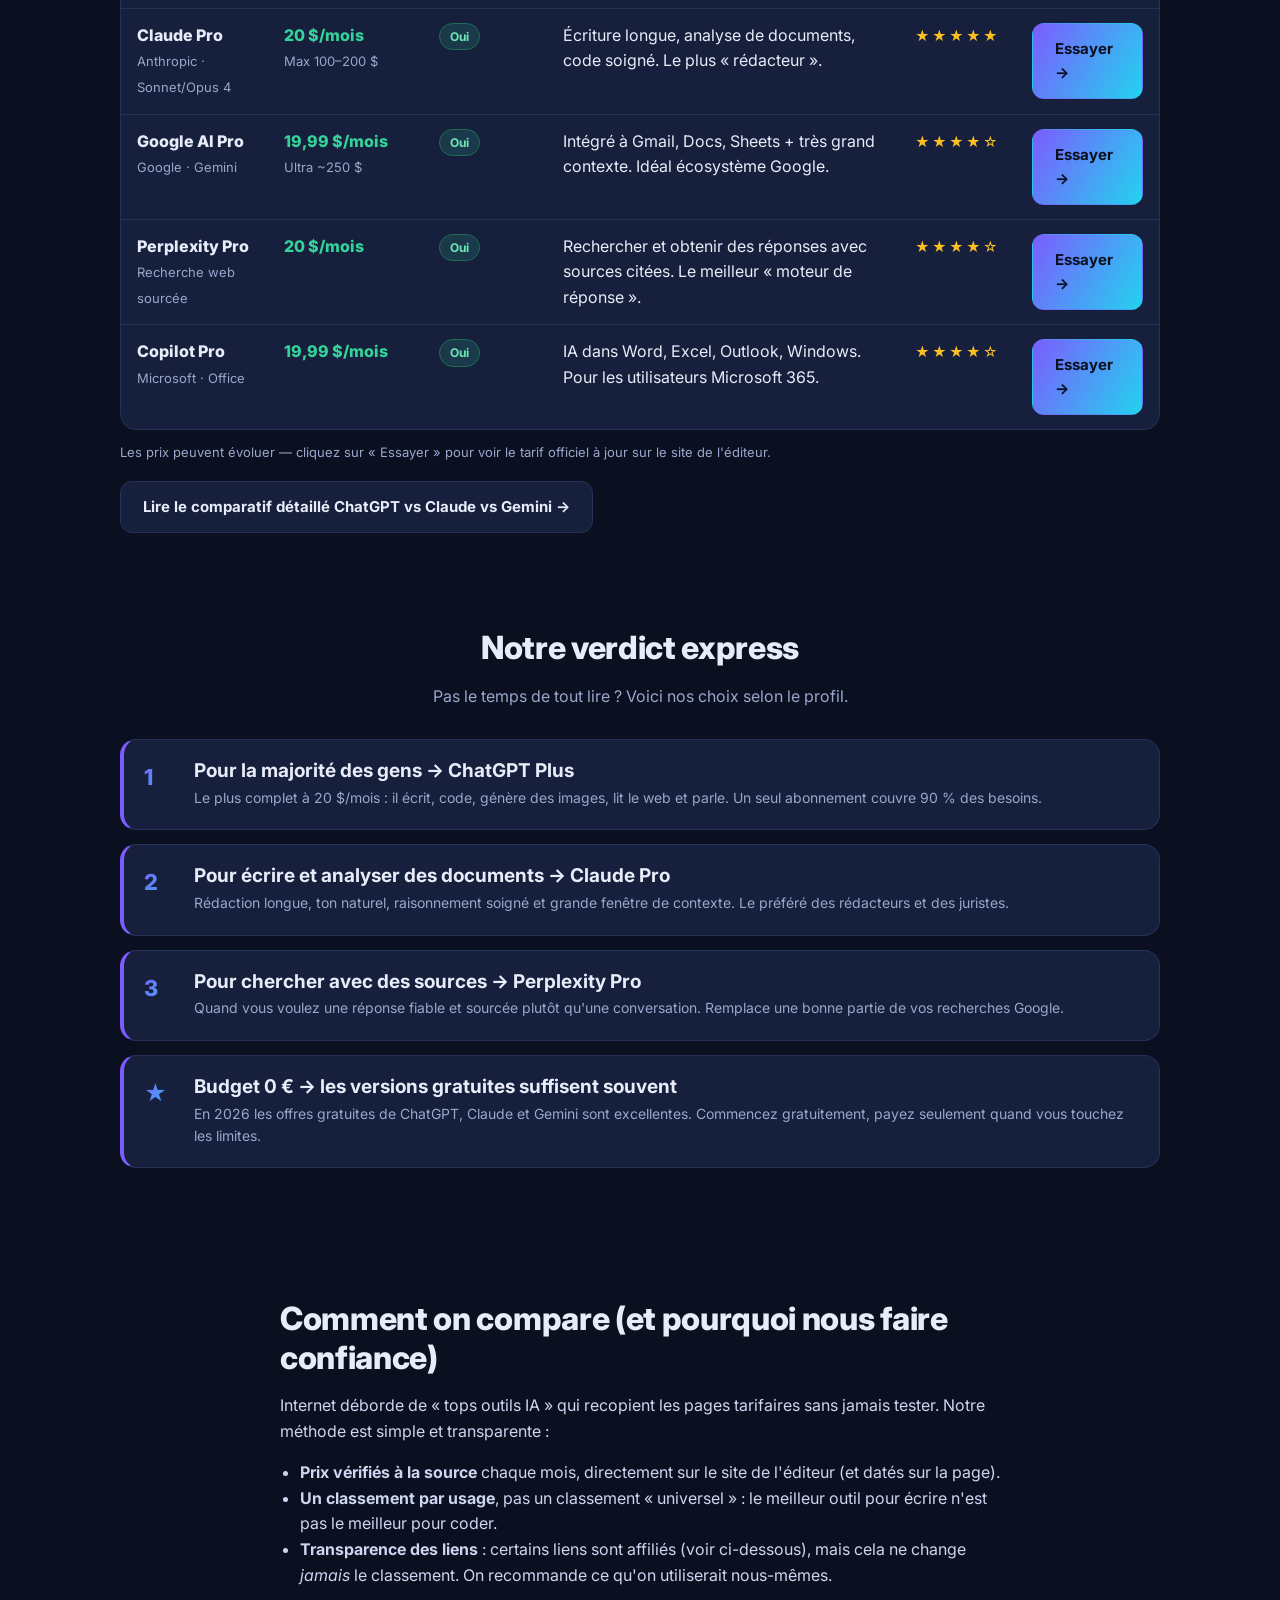
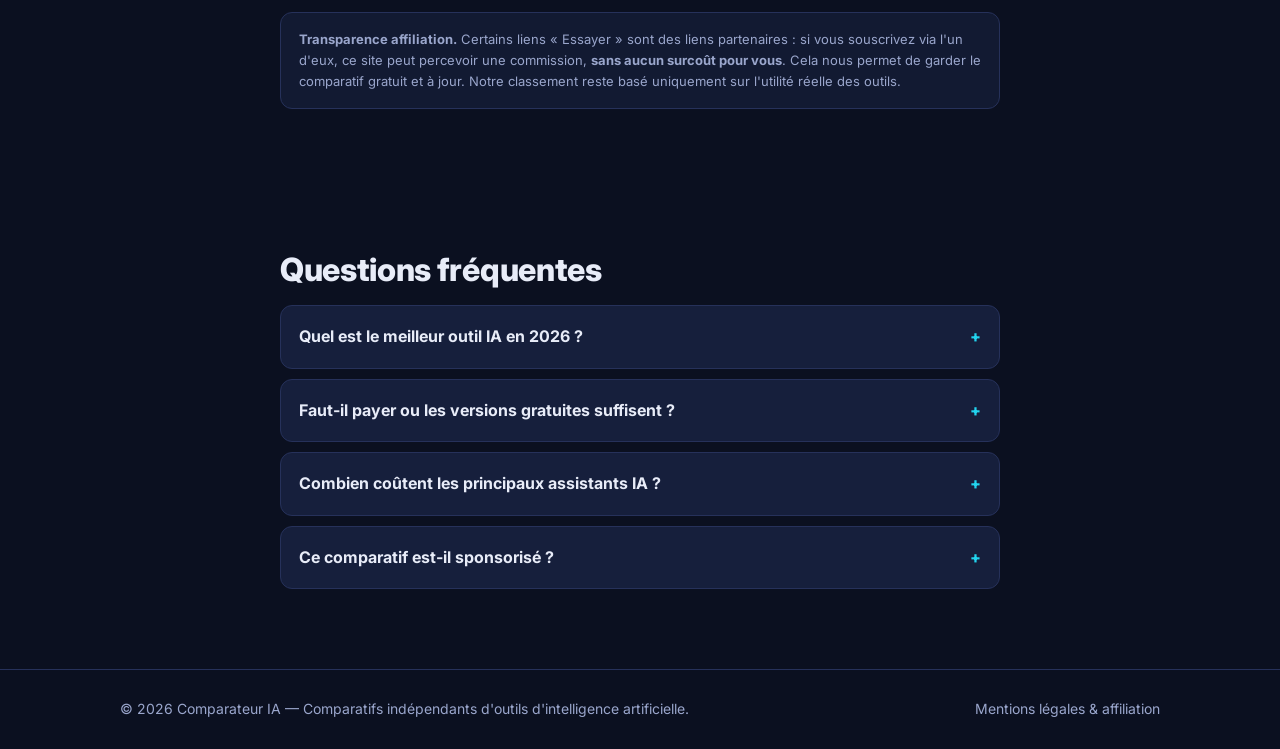
==== commit 9ad592ac: "2 pages SEO: cloner une voix (ElevenLabs) + meilleure IA gratuite + liens internes" ====
--- a/index.html
+++ b/index.html
@@ -84,6 +84,18 @@
         <p>La méthode en 3 étapes (script → voix → image) pour produire des vidéos sans caméra, du gratuit au pro.</p>
         <a class="more" href="creer-video-ia-sans-filmer.html">Lire le guide →</a>
       </div>
+      <div class="card">
+        <div class="ic">🗣️</div>
+        <h3>Cloner une voix</h3>
+        <p>Quelle IA pour recréer une voix à l'identique en 2026 ? Réalisme, prix et règles de consentement.</p>
+        <a class="more" href="meilleure-ia-cloner-voix.html">Comparer →</a>
+      </div>
+      <div class="card">
+        <div class="ic">💸</div>
+        <h3>Meilleure IA gratuite</h3>
+        <p>Le meilleur outil vraiment gratuit par catégorie — et quand passer au payant en vaut la peine.</p>
+        <a class="more" href="meilleure-ia-gratuite.html">Voir le guide →</a>
+      </div>
     </div>
   </div>
 </section>
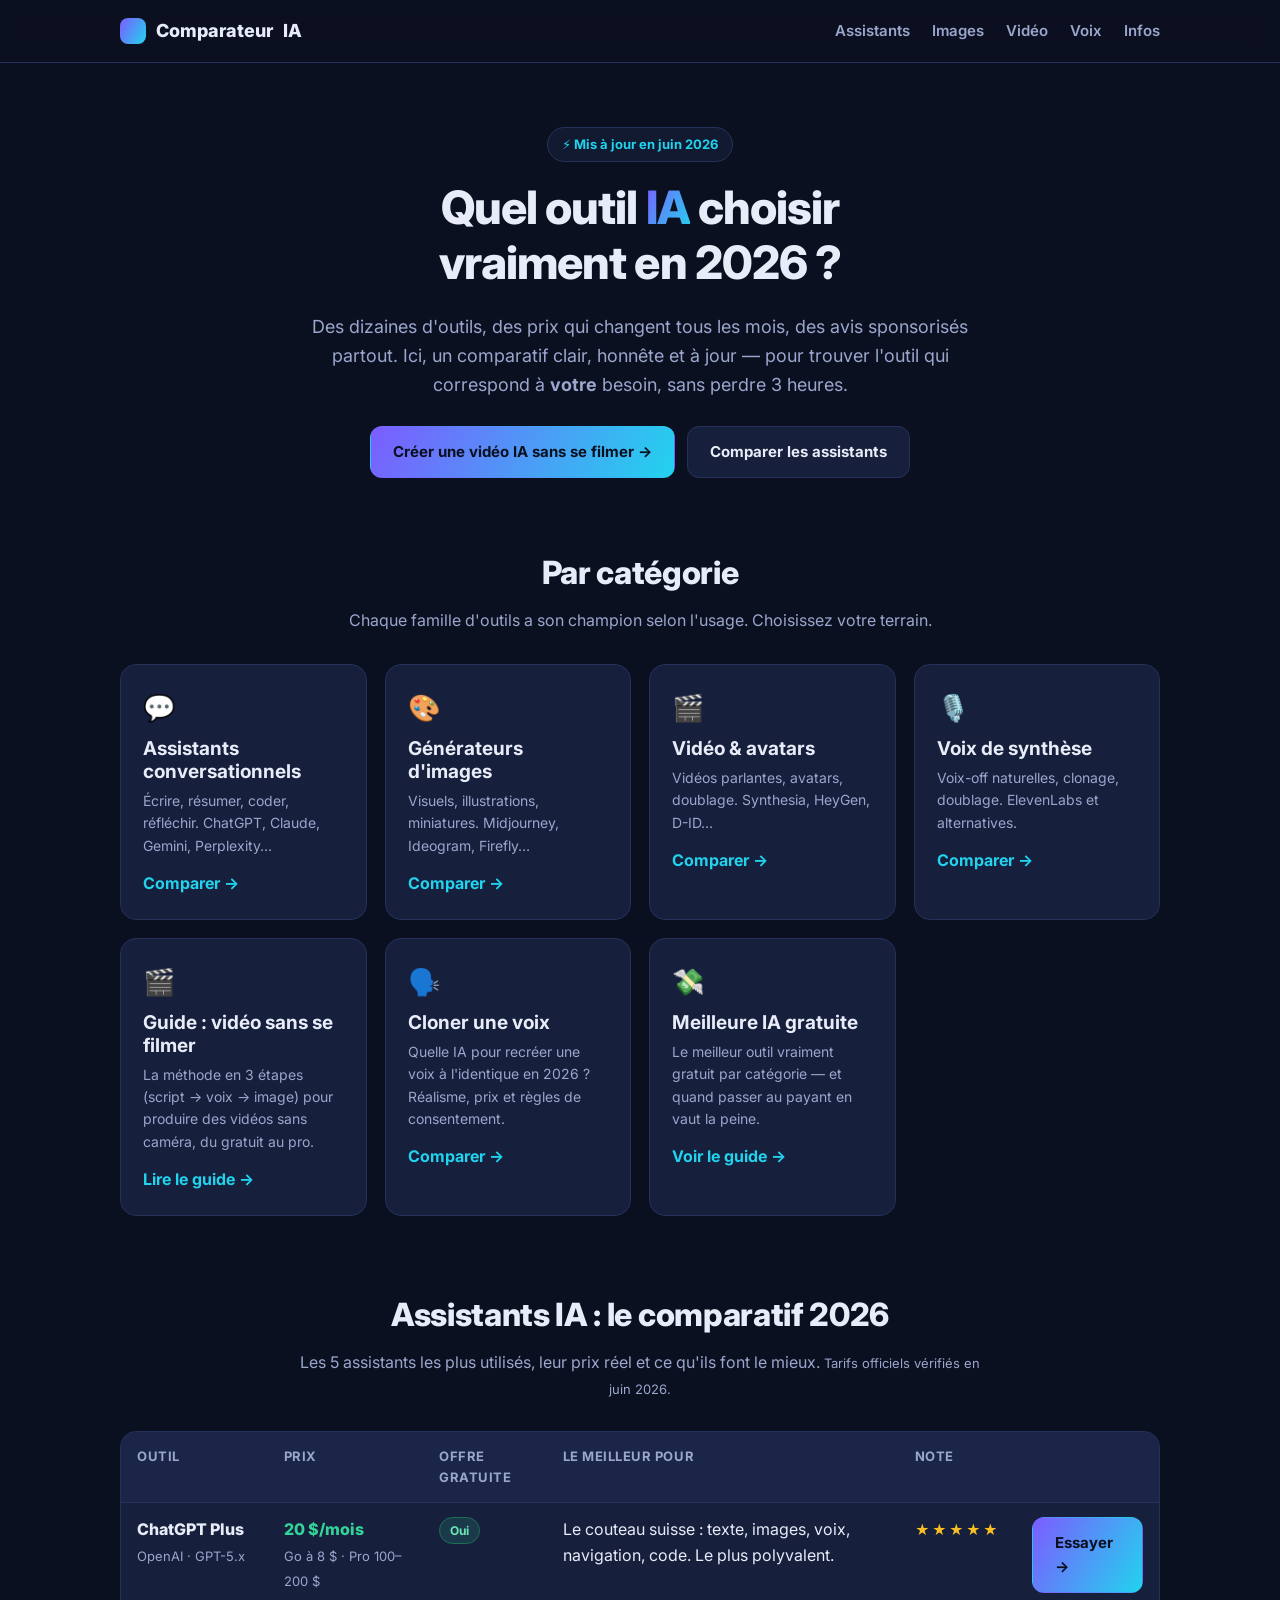
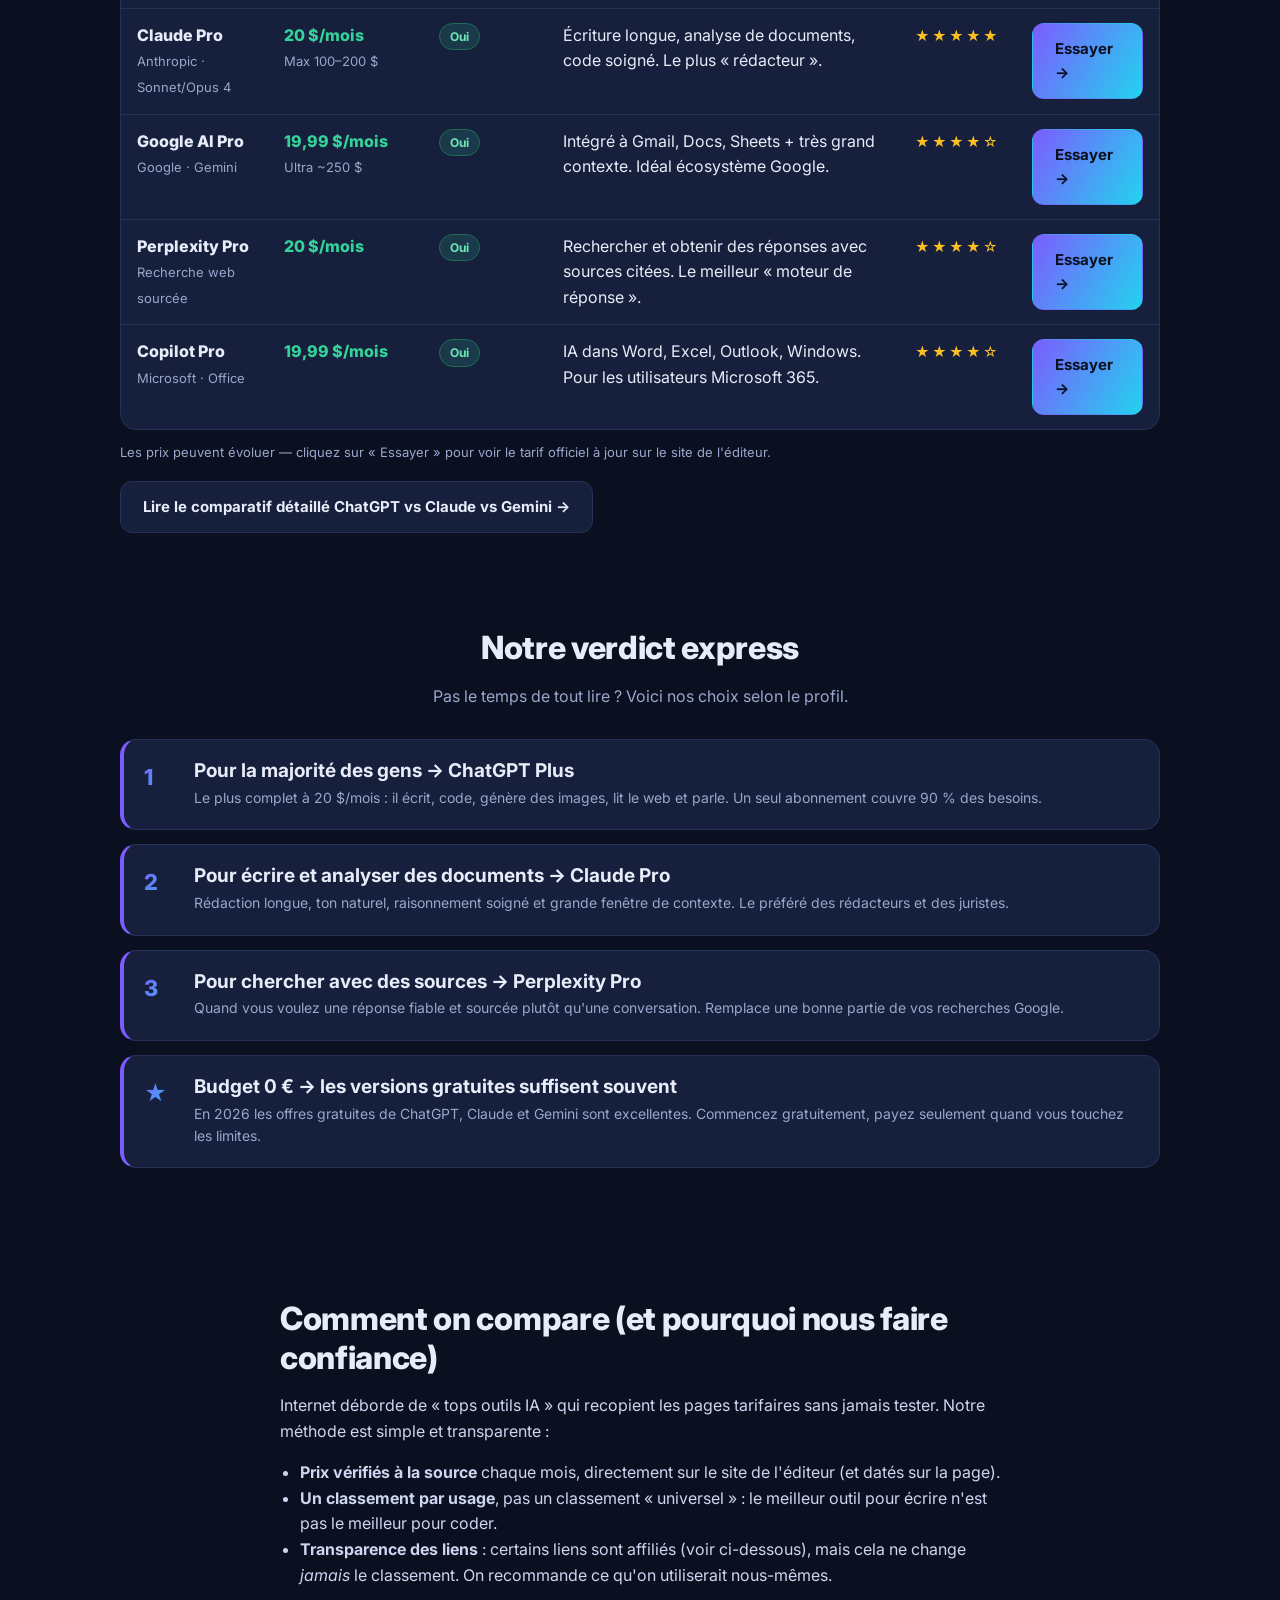
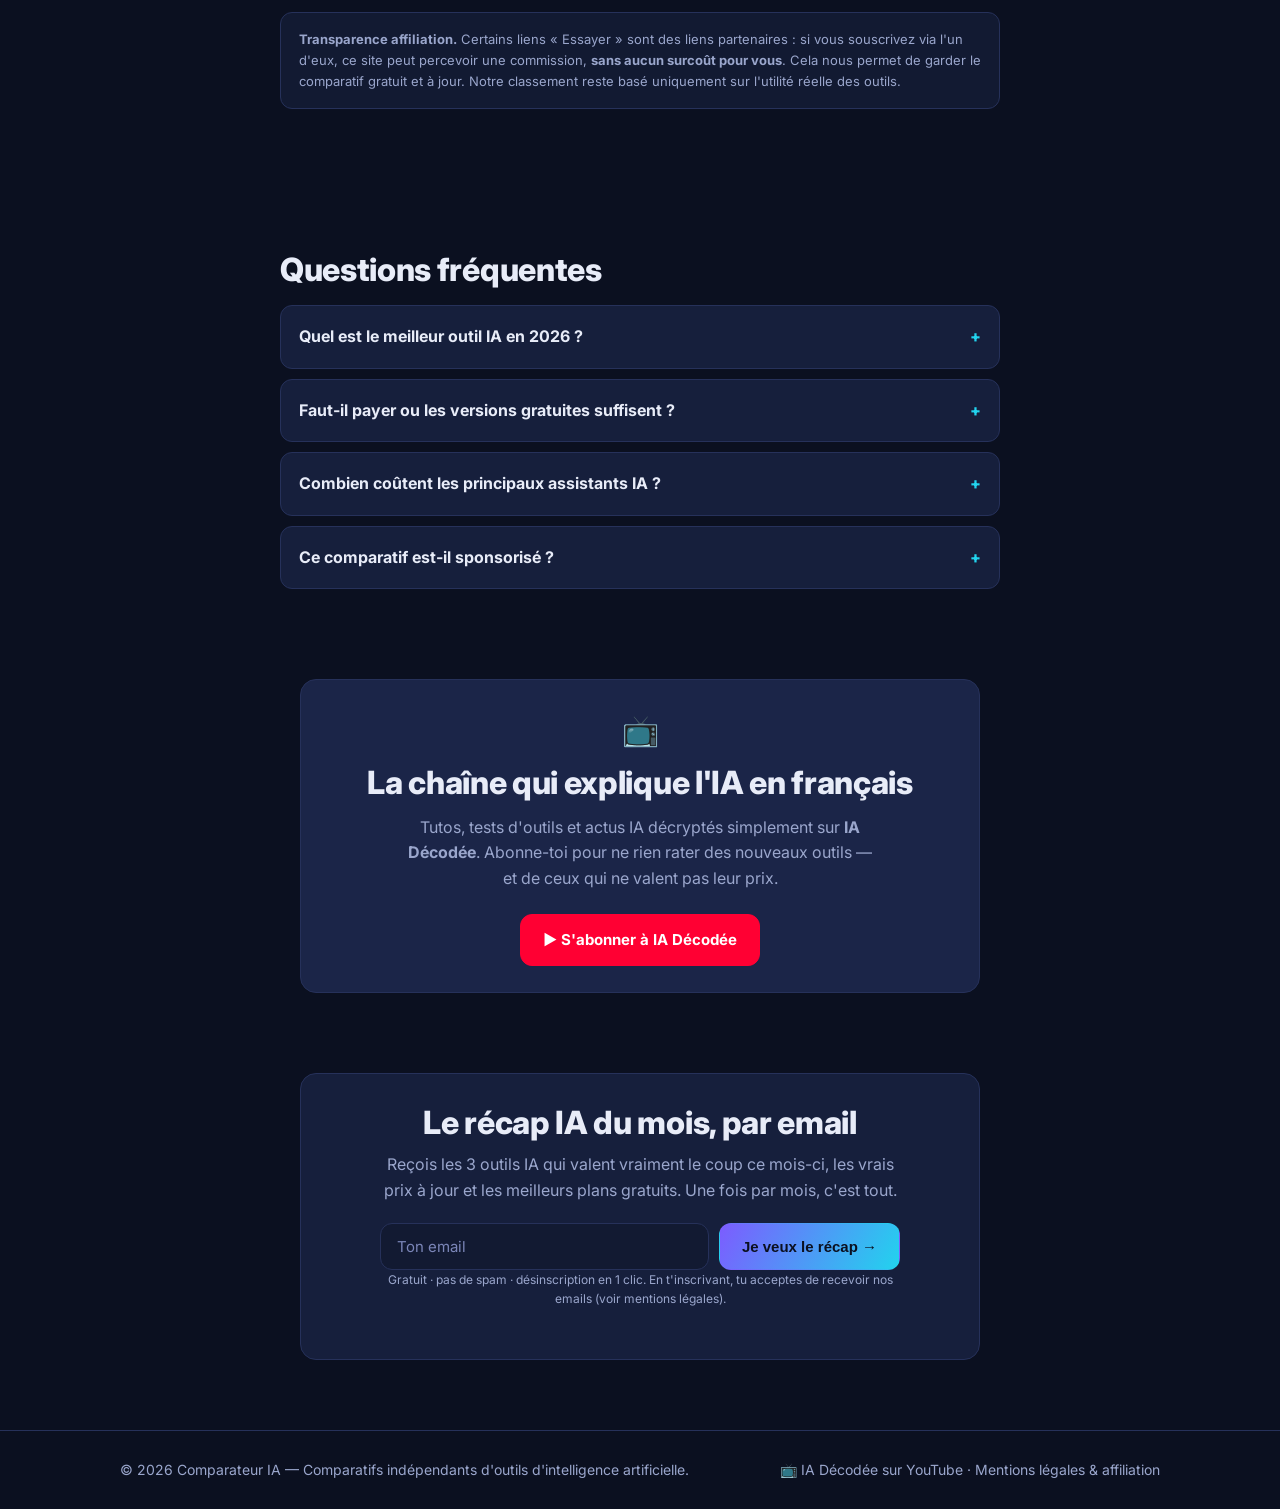
==== commit e1f321fd: "Deploy 27/06: capture email Web3Forms + CTA next-step + fixes conversion (ultracode)" ====
--- a/index.html
+++ b/index.html
@@ -4,7 +4,7 @@
 <meta charset="UTF-8">
 <meta name="viewport" content="width=device-width, initial-scale=1.0">
 <title>Comparateur IA — Les meilleurs outils d'intelligence artificielle en 2026</title>
-<meta name="description" content="Comparatif clair et à jour des meilleurs outils IA en 2026 : ChatGPT, Claude, Gemini, Perplexity, Midjourney, Leonardo, Synthesia. Prix, points forts, lequel choisir selon votre besoin.">
+<meta name="description" content="Comparatif clair et à jour des meilleurs outils IA en 2026 : ChatGPT, Claude, Gemini, Perplexity, Midjourney, Ideogram, Synthesia. Prix, points forts, lequel choisir selon votre besoin.">
 <meta name="keywords" content="comparateur IA, meilleurs outils IA 2026, ChatGPT vs Claude vs Gemini, générateur image IA, prix IA">
 <meta property="og:title" content="Comparateur IA — Les meilleurs outils d'IA en 2026">
 <meta property="og:description" content="Quel outil IA choisir en 2026 ? Comparatif honnête des prix et des forces de chaque outil : assistants, images, vidéo, voix.">
@@ -31,6 +31,7 @@
       <a href="voix-synthese.html">Voix</a>
       <a href="mentions-legales.html">Infos</a>
     </nav>
+    <button class="nav-toggle" aria-label="Ouvrir le menu" aria-expanded="false">☰</button>
   </div>
 </header>
 
@@ -40,8 +41,8 @@
     <h1>Quel outil <span class="grad">IA</span> choisir<br>vraiment en 2026 ?</h1>
     <p class="lead">Des dizaines d'outils, des prix qui changent tous les mois, des avis sponsorisés partout. Ici, un comparatif clair, honnête et à jour — pour trouver l'outil qui correspond à <strong>votre</strong> besoin, sans perdre 3 heures.</p>
     <div class="cta-row">
-      <a href="#assistants" class="btn btn-primary">Voir le comparatif des assistants →</a>
-      <a href="#categories" class="btn btn-ghost">Explorer par catégorie</a>
+      <a href="creer-video-ia-sans-filmer.html" class="btn btn-primary">Créer une vidéo IA sans se filmer →</a>
+      <a href="#assistants" class="btn btn-ghost">Comparer les assistants</a>
     </div>
   </div>
 </section>
@@ -63,7 +64,7 @@
       <div class="card">
         <div class="ic">🎨</div>
         <h3>Générateurs d'images</h3>
-        <p>Visuels, illustrations, miniatures. Midjourney, Leonardo, Firefly…</p>
+        <p>Visuels, illustrations, miniatures. Midjourney, Ideogram, Firefly…</p>
         <a class="more" href="generateurs-images.html">Comparer →</a>
       </div>
       <div class="card">
@@ -119,7 +120,7 @@
             <td><span class="badge free">Oui</span></td>
             <td>Le couteau suisse : texte, images, voix, navigation, code. Le plus polyvalent.</td>
             <td><span class="stars">★★★★★</span></td>
-            <td><a class="btn btn-primary small" href="https://chatgpt.com" target="_blank" rel="sponsored nofollow noopener">Essayer →</a></td>
+            <td><a class="btn btn-primary small" href="https://chatgpt.com" target="_blank" rel="nofollow noopener">Essayer →</a></td>
           </tr>
           <tr>
             <td><span class="tool">Claude Pro</span><br><span class="small muted">Anthropic · Sonnet/Opus 4</span></td>
@@ -127,7 +128,7 @@
             <td><span class="badge free">Oui</span></td>
             <td>Écriture longue, analyse de documents, code soigné. Le plus « rédacteur ».</td>
             <td><span class="stars">★★★★★</span></td>
-            <td><a class="btn btn-primary small" href="https://claude.ai" target="_blank" rel="sponsored nofollow noopener">Essayer →</a></td>
+            <td><a class="btn btn-primary small" href="https://claude.ai" target="_blank" rel="nofollow noopener">Essayer →</a></td>
           </tr>
           <tr>
             <td><span class="tool">Google AI Pro</span><br><span class="small muted">Google · Gemini</span></td>
@@ -135,7 +136,7 @@
             <td><span class="badge free">Oui</span></td>
             <td>Intégré à Gmail, Docs, Sheets + très grand contexte. Idéal écosystème Google.</td>
             <td><span class="stars">★★★★☆</span></td>
-            <td><a class="btn btn-primary small" href="https://gemini.google.com" target="_blank" rel="sponsored nofollow noopener">Essayer →</a></td>
+            <td><a class="btn btn-primary small" href="https://gemini.google.com" target="_blank" rel="nofollow noopener">Essayer →</a></td>
           </tr>
           <tr>
             <td><span class="tool">Perplexity Pro</span><br><span class="small muted">Recherche web sourcée</span></td>
@@ -143,7 +144,7 @@
             <td><span class="badge free">Oui</span></td>
             <td>Rechercher et obtenir des réponses avec sources citées. Le meilleur « moteur de réponse ».</td>
             <td><span class="stars">★★★★☆</span></td>
-            <td><a class="btn btn-primary small" href="https://perplexity.ai" target="_blank" rel="sponsored nofollow noopener">Essayer →</a></td>
+            <td><a class="btn btn-primary small" href="https://perplexity.ai" target="_blank" rel="nofollow noopener">Essayer →</a></td>
           </tr>
           <tr>
             <td><span class="tool">Copilot Pro</span><br><span class="small muted">Microsoft · Office</span></td>
@@ -151,7 +152,7 @@
             <td><span class="badge free">Oui</span></td>
             <td>IA dans Word, Excel, Outlook, Windows. Pour les utilisateurs Microsoft 365.</td>
             <td><span class="stars">★★★★☆</span></td>
-            <td><a class="btn btn-primary small" href="https://copilot.microsoft.com" target="_blank" rel="sponsored nofollow noopener">Essayer →</a></td>
+            <td><a class="btn btn-primary small" href="https://copilot.microsoft.com" target="_blank" rel="nofollow noopener">Essayer →</a></td>
           </tr>
         </tbody>
       </table>
@@ -199,12 +200,45 @@
   </div>
 </section>
 
+<!-- YOUTUBE CHANNEL -->
+<section class="block">
+  <div class="container">
+    <div class="yt-band">
+      <div class="yt-ic">📺</div>
+      <h2>La chaîne qui explique l'IA en français</h2>
+      <p>Tutos, tests d'outils et actus IA décryptés simplement sur <strong>IA Décodée</strong>. Abonne-toi pour ne rien rater des nouveaux outils — et de ceux qui ne valent pas leur prix.</p>
+      <a href="https://www.youtube.com/@iadecodefr" target="_blank" rel="noopener" class="btn btn-yt">▶ S'abonner à IA Décodée</a>
+    </div>
+  </div>
+</section>
+
+<!-- EMAIL CAPTURE -->
+<section class="block email-capture">
+  <div class="container">
+    <div class="capture-card">
+      <h2>Le récap IA du mois, par email</h2>
+      <p>Reçois les 3 outils IA qui valent vraiment le coup ce mois-ci, les vrais prix à jour et les meilleurs plans gratuits. Une fois par mois, c'est tout.</p>
+      <form action="https://api.web3forms.com/submit" method="POST" class="capture-form">
+        <input type="hidden" name="access_key" value="d97a8c73-b827-48bb-b437-e053a73fdb7e">
+        <input type="hidden" name="subject" value="Comparateur IA nouveau lead">
+        <input type="hidden" name="from_name" value="Comparateur IA">
+        <input type="checkbox" name="botcheck" style="display:none !important" tabindex="-1" autocomplete="off">
+        <input type="email" name="email" required placeholder="Ton email">
+        <button type="submit" class="btn btn-primary">Je veux le récap →</button>
+      </form>
+      <p class="capture-note">Gratuit · pas de spam · désinscription en 1 clic. En t'inscrivant, tu acceptes de recevoir nos emails (voir <a href="mentions-legales.html">mentions légales</a>).</p>
+      <p class="capture-success" hidden>Merci ! Tu es sur la liste. 🎉</p>
+    </div>
+  </div>
+</section>
+
 <footer>
   <div class="container inner">
     <div>© 2026 Comparateur IA — Comparatifs indépendants d'outils d'intelligence artificielle.</div>
-    <div><a href="mentions-legales.html">Mentions légales & affiliation</a></div>
+    <div><a href="https://www.youtube.com/@iadecodefr" target="_blank" rel="noopener" class="yt-link">📺 IA Décodée sur YouTube</a> · <a href="mentions-legales.html">Mentions légales & affiliation</a></div>
   </div>
 </footer>
 
+<script src="app.js" defer></script>
 </body>
 </html>
--- a/styles.css
+++ b/styles.css
@@ -102,3 +102,44 @@
 .prose ul{padding-left:20px}
 .tag{display:inline-block;background:var(--card);border:1px solid var(--line);border-radius:999px;padding:4px 12px;font-size:12px;color:var(--muted);margin:0 6px 6px 0}
 .updated{font-size:13px;color:var(--muted-2);color:var(--muted)}
+
+/* Editorial recommendation box (above tables) */
+.edito{background:rgba(124,92,255,.12);border:1px solid var(--line);border-left:4px solid var(--brand);border-radius:12px;padding:18px 20px;margin:0 0 22px;display:flex;flex-wrap:wrap;align-items:center;gap:14px;justify-content:space-between}
+.edito .edito-txt{flex:1 1 280px}
+.edito .edito-badge{display:inline-block;background:rgba(124,92,255,.2);color:#c4b5fd;border:1px solid #4c3fa6;border-radius:999px;padding:3px 12px;font-size:12px;font-weight:700;margin-bottom:8px}
+.edito h3{margin:0 0 4px;font-size:18px}
+.edito p{margin:0;color:var(--muted);font-size:14px}
+.edito .btn{flex:0 0 auto}
+
+/* Email capture */
+.email-capture .capture-card{background:var(--card);border:1px solid var(--line);border-radius:var(--radius);padding:30px 26px;text-align:center;max-width:680px;margin:0 auto}
+.email-capture h2{margin-bottom:10px}
+.email-capture .capture-card>p{color:var(--muted);max-width:520px;margin:0 auto 20px}
+.capture-form{display:flex;gap:10px;justify-content:center;flex-wrap:wrap;max-width:520px;margin:0 auto}
+.capture-form input[type=email]{flex:1 1 240px;min-width:0;padding:13px 16px;border-radius:12px;border:1px solid var(--line);background:var(--bg-soft);color:var(--txt);font-size:15px;font-family:inherit}
+.capture-form input[type=email]::placeholder{color:var(--muted-2)}
+.capture-form input[type=email]:focus{outline:none;border-color:var(--brand)}
+.capture-form button{flex:0 0 auto;min-height:46px}
+.capture-note{font-size:12px;color:var(--muted-2);margin:14px auto 0;max-width:440px}
+.capture-note a{color:var(--muted)}
+.capture-success{margin:14px auto 0;color:#6ee7b7;font-weight:700;font-size:16px}
+
+/* YouTube channel band */
+.yt-band{background:var(--card-2);border:1px solid var(--line);border-radius:var(--radius);padding:26px;text-align:center;max-width:680px;margin:0 auto;display:flex;flex-direction:column;align-items:center;gap:6px}
+.yt-band .yt-ic{font-size:30px}
+.yt-band h2{margin:4px 0 6px}
+.yt-band p{color:var(--muted);margin:0 0 16px;max-width:480px}
+.btn-yt{background:#ff0033;color:#fff;border-color:#ff0033}
+.btn-yt:hover{filter:brightness(1.08);text-decoration:none}
+footer .yt-link{color:var(--muted)}
+footer .yt-link:hover{color:var(--txt)}
+
+/* Mobile nav hamburger */
+.nav-toggle{display:none;background:none;border:1px solid var(--line);color:var(--txt);font-size:20px;line-height:1;padding:9px 12px;border-radius:10px;cursor:pointer;min-width:44px;min-height:44px}
+@media(max-width:640px){
+  .nav-toggle{display:inline-flex;align-items:center;justify-content:center}
+  .nav{position:absolute;top:62px;left:0;right:0;flex-direction:column;gap:0;background:rgba(11,16,32,.98);backdrop-filter:blur(10px);border-bottom:1px solid var(--line);padding:6px 0;display:none}
+  .nav.open{display:flex}
+  .nav a{display:block;padding:14px 20px;font-size:16px;border-bottom:1px solid var(--line)}
+  .nav a:last-child{border-bottom:none}
+}
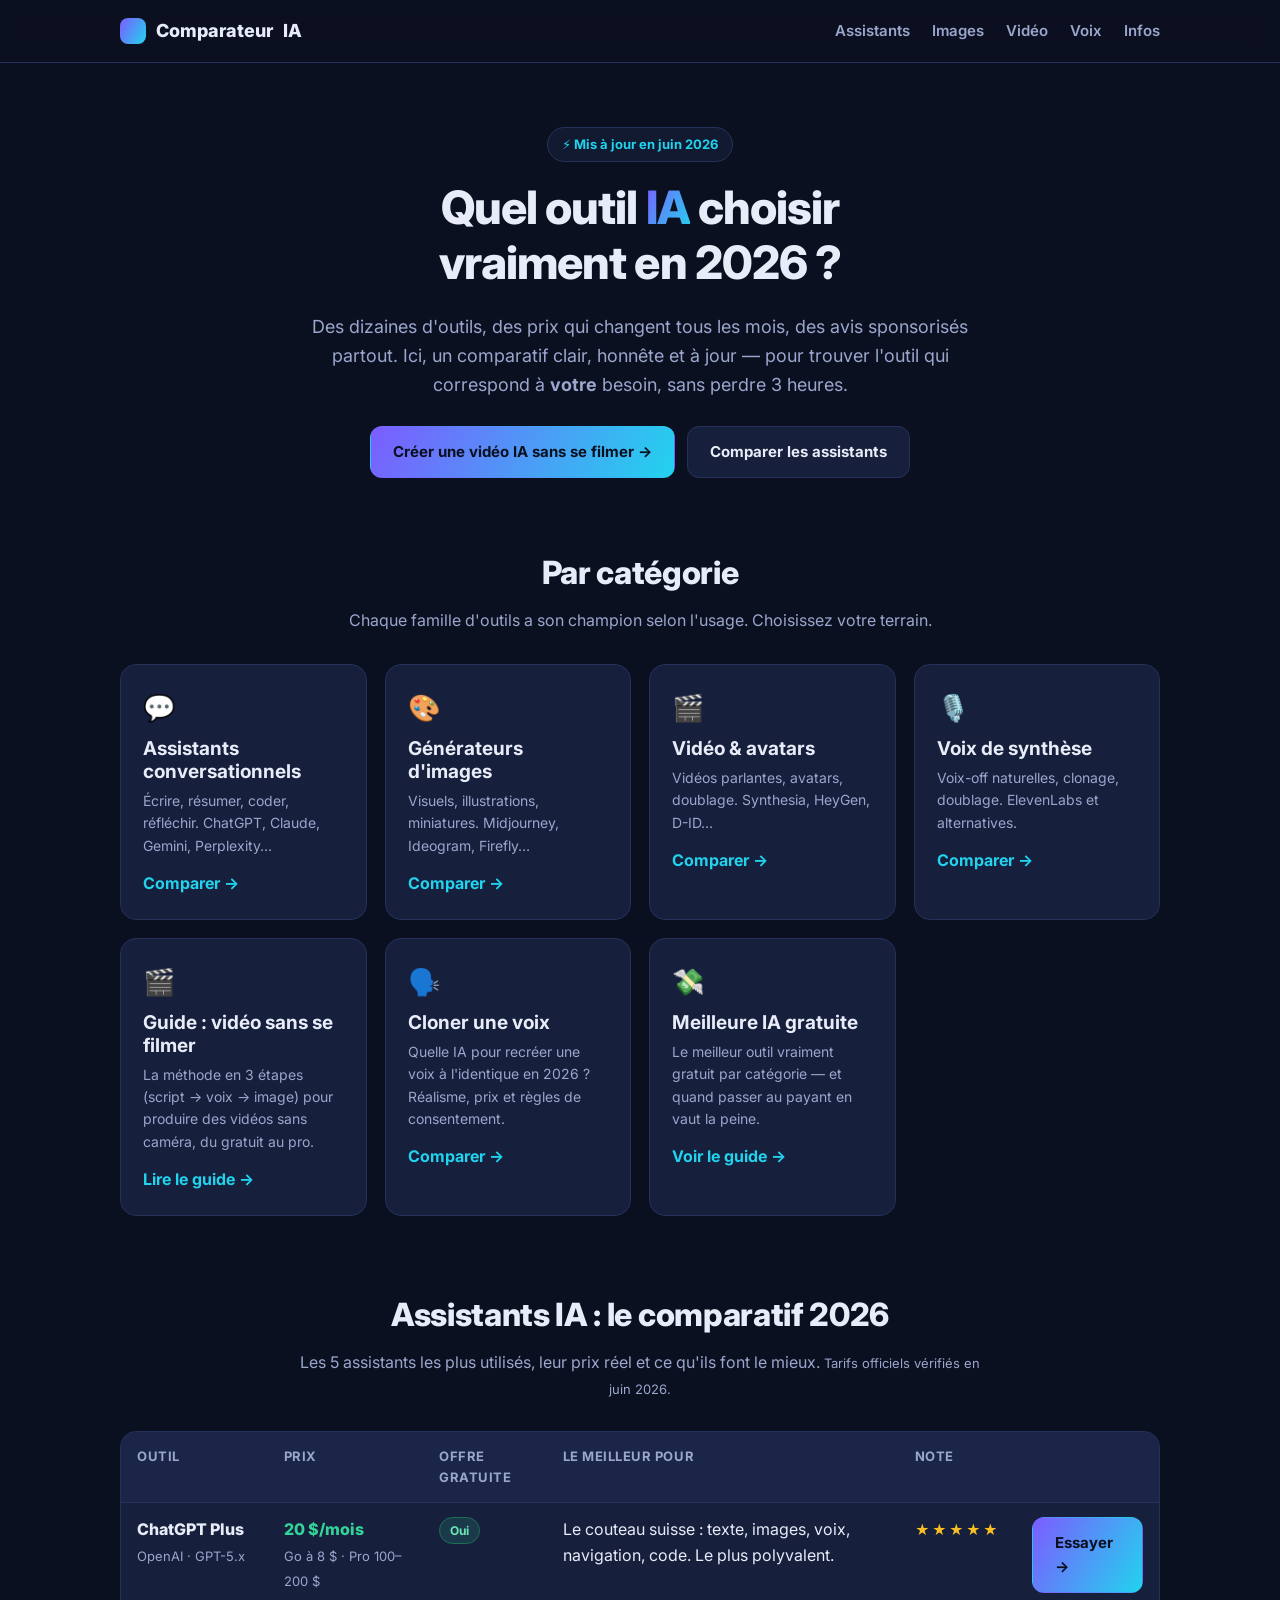
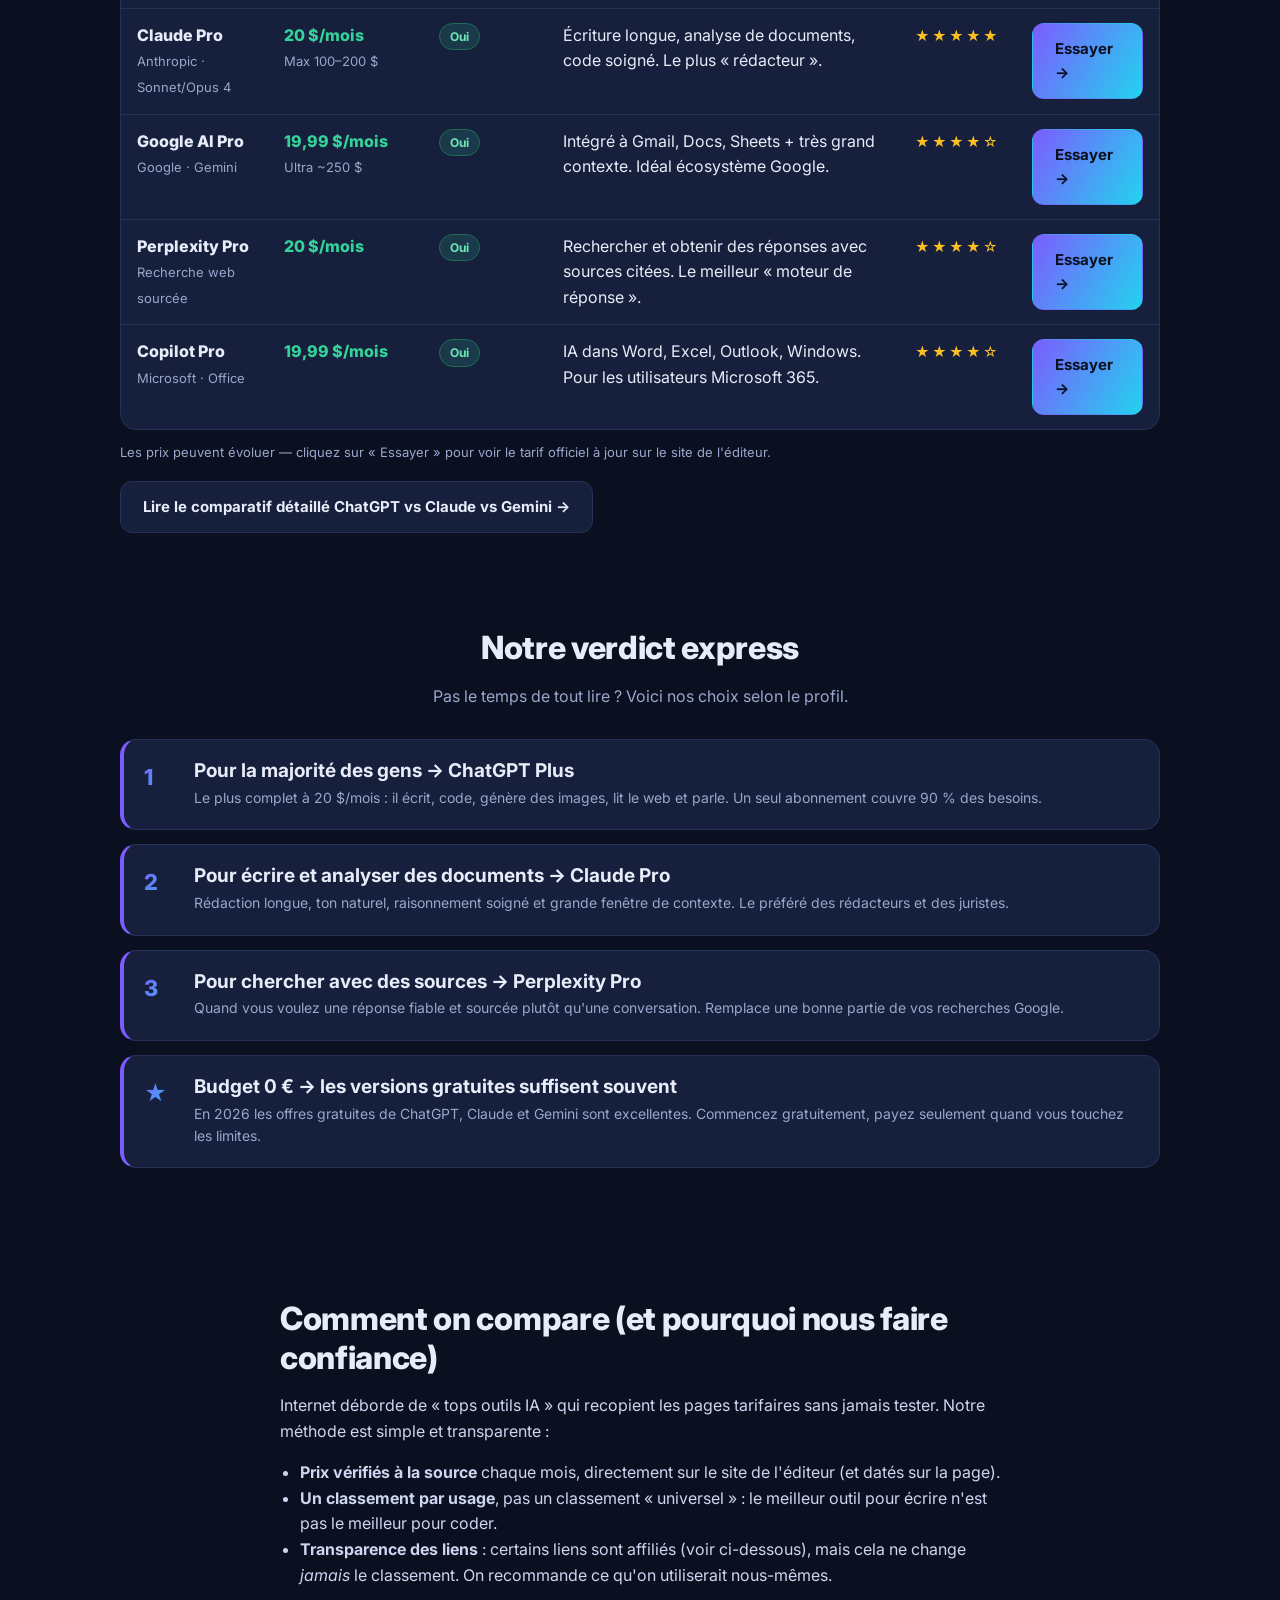
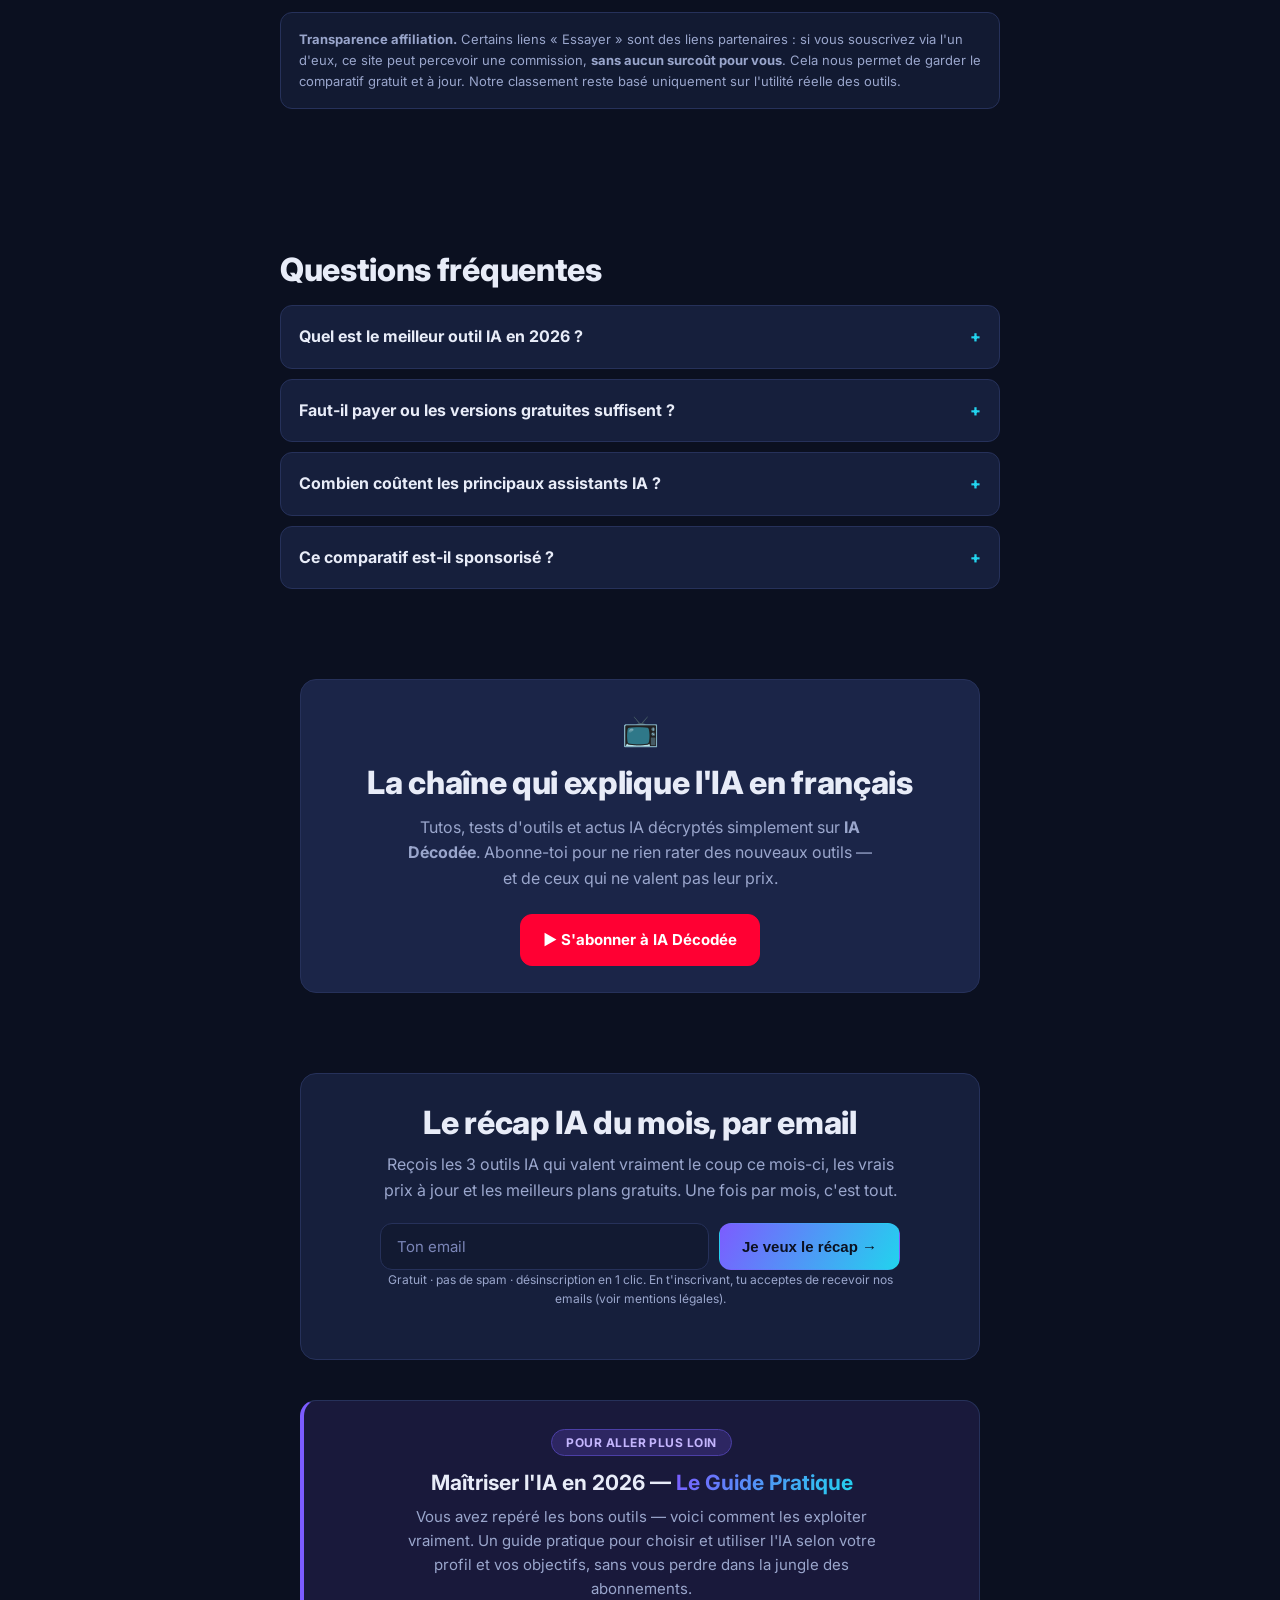
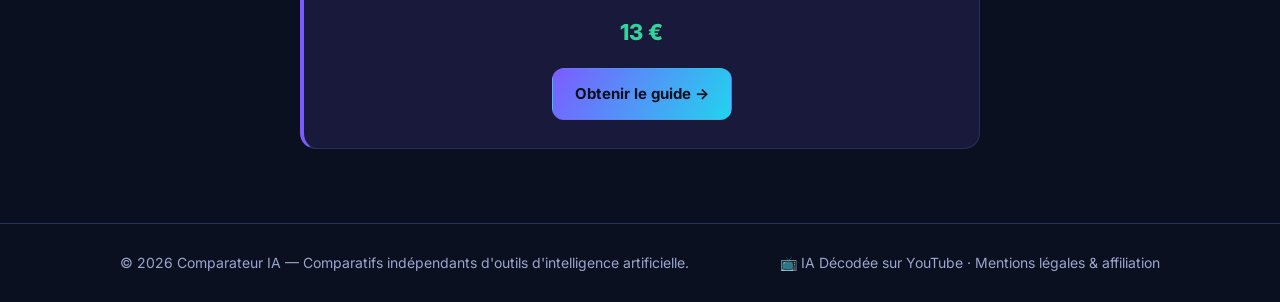
==== commit 10476ade: "Tunnel de vente: offre Gumroad + heros valides (BOS 27/06) Co-Authored-By: Claude Opus 4.8 <noreply@" ====
--- a/index.html
+++ b/index.html
@@ -232,6 +232,19 @@
   </div>
 </section>
 
+<!-- GUIDE PRATIQUE GUMROAD — Pour aller plus loin (secondaire aux affiliés) -->
+<section class="block" style="padding-top:0;padding-bottom:44px">
+  <div class="container">
+    <div style="background:rgba(124,92,255,.12);border:1px solid var(--line);border-left:4px solid var(--brand);border-radius:var(--radius);padding:28px 30px;max-width:680px;margin:0 auto;text-align:center">
+      <span style="display:inline-block;background:rgba(124,92,255,.2);color:#c4b5fd;border:1px solid #4c3fa6;border-radius:999px;padding:3px 14px;font-size:12px;font-weight:700;margin-bottom:14px;text-transform:uppercase;letter-spacing:.04em">Pour aller plus loin</span>
+      <h3 style="font-size:21px;margin:0 0 10px;color:var(--txt)">Maîtriser l'IA en 2026 — <span style="background:var(--grad);-webkit-background-clip:text;background-clip:text;color:transparent">Le Guide Pratique</span></h3>
+      <p style="color:var(--muted);font-size:15px;margin:0 auto 14px;max-width:500px">Vous avez repéré les bons outils — voici comment les exploiter vraiment. Un guide pratique pour choisir et utiliser l'IA selon votre profil et vos objectifs, sans vous perdre dans la jungle des abonnements.</p>
+      <p style="font-weight:800;font-size:22px;color:var(--good);margin:0 0 18px">13 €</p>
+      <a href="https://boutiquefred.gumroad.com/l/maitriser-ia-2026" target="_blank" rel="noopener" class="btn btn-primary">Obtenir le guide →</a>
+    </div>
+  </div>
+</section>
+
 <footer>
   <div class="container inner">
     <div>© 2026 Comparateur IA — Comparatifs indépendants d'outils d'intelligence artificielle.</div>
